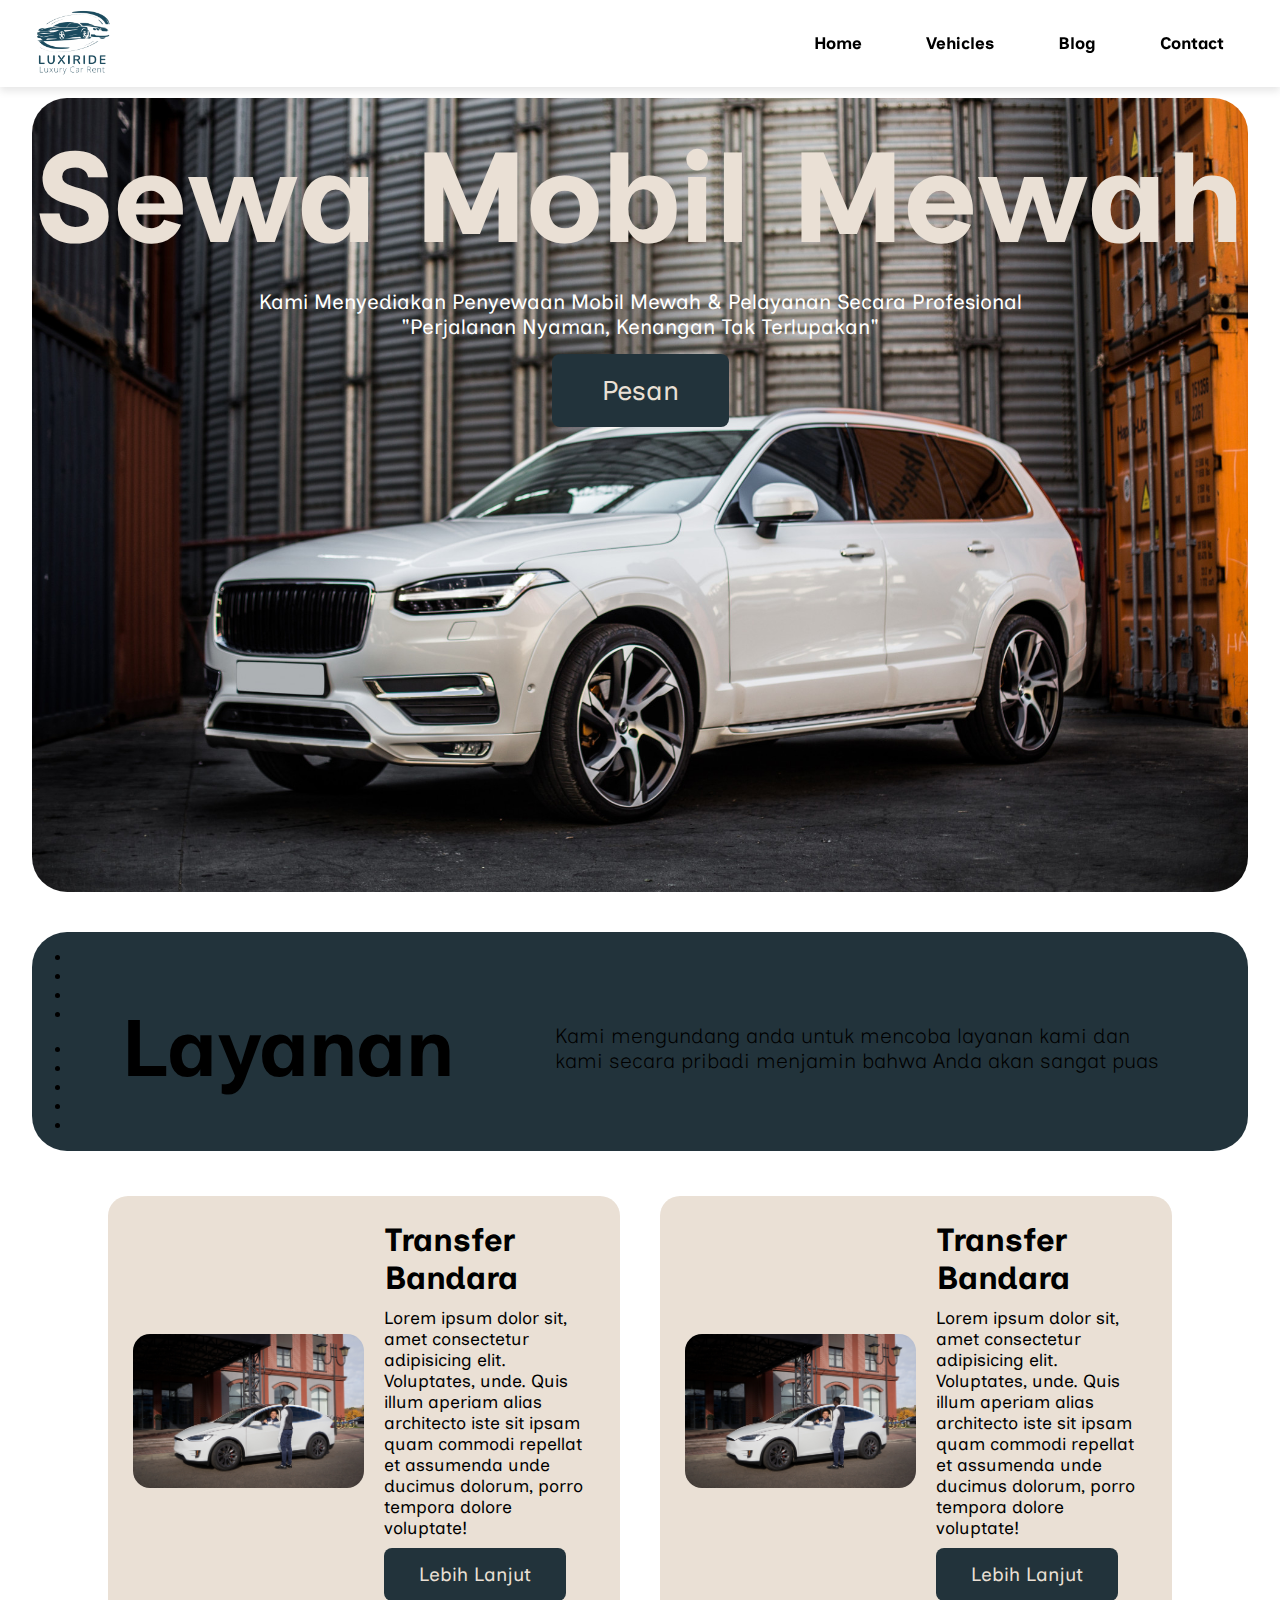
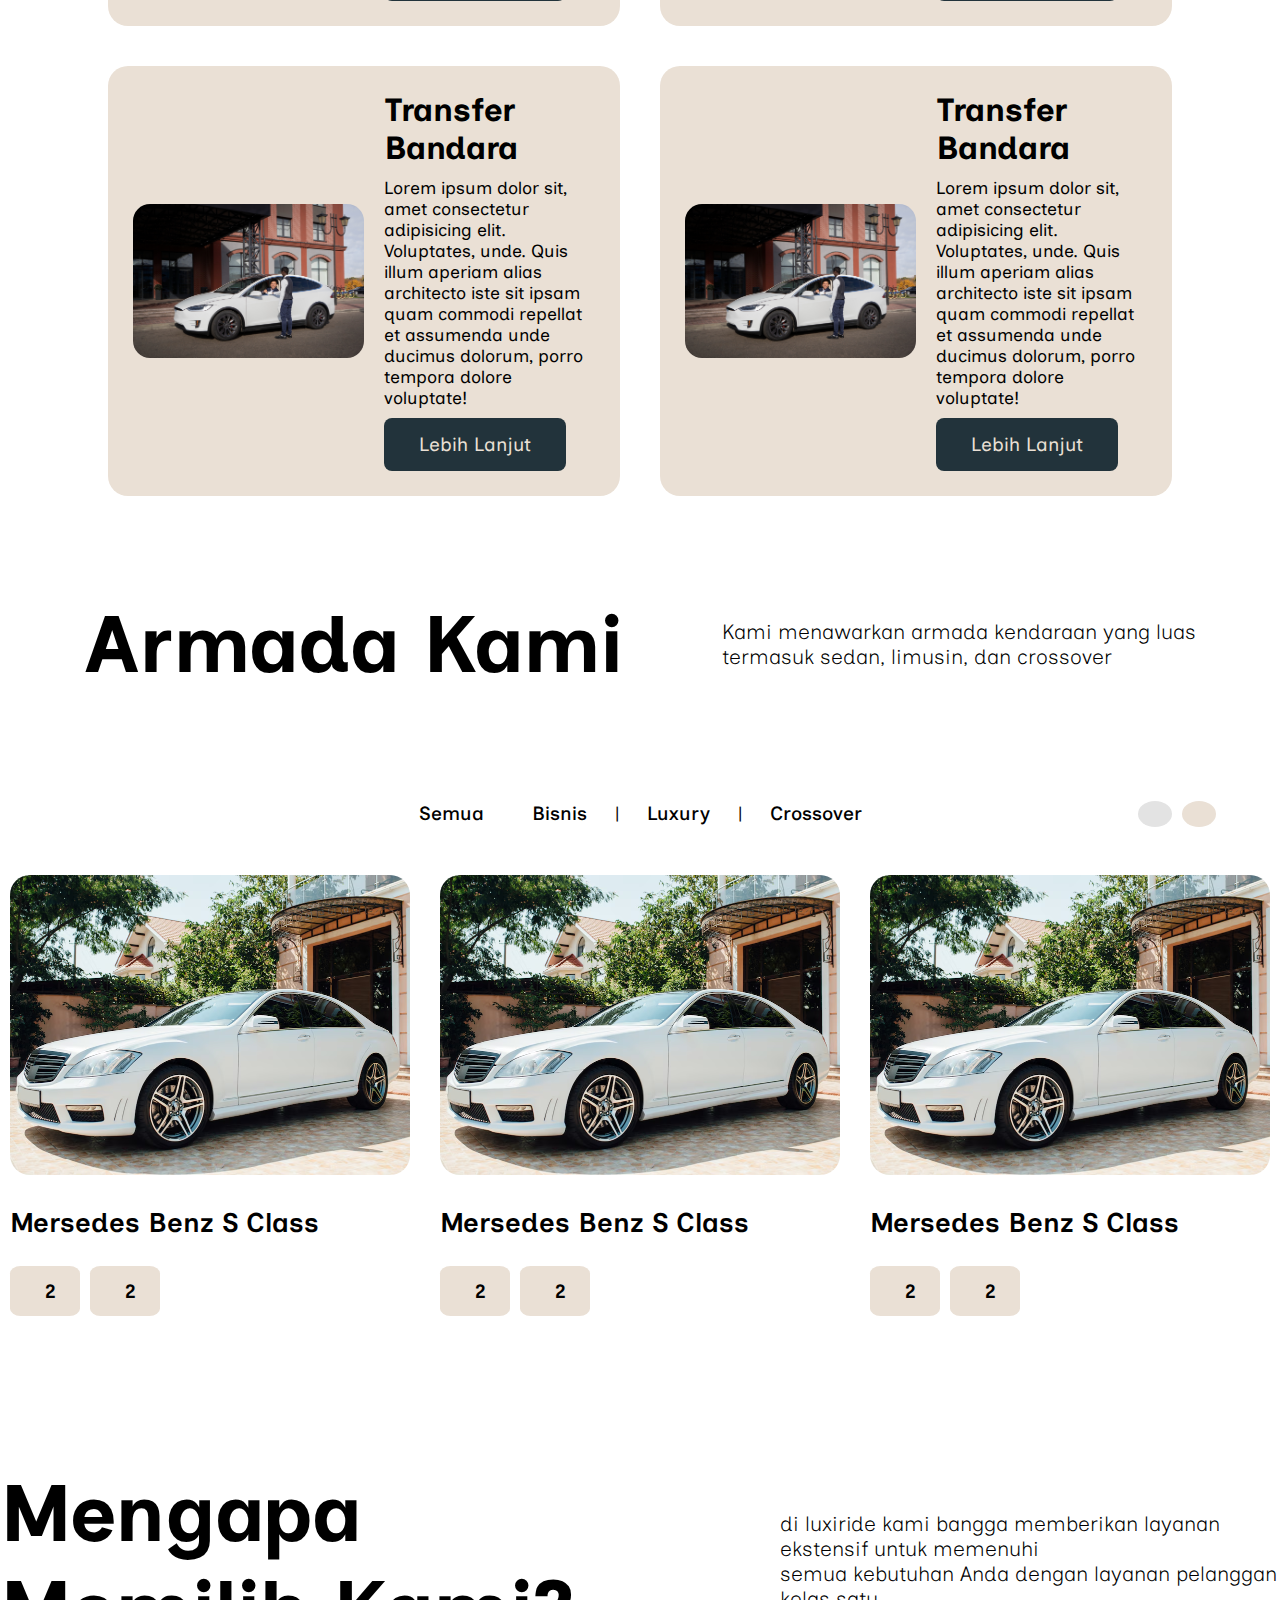
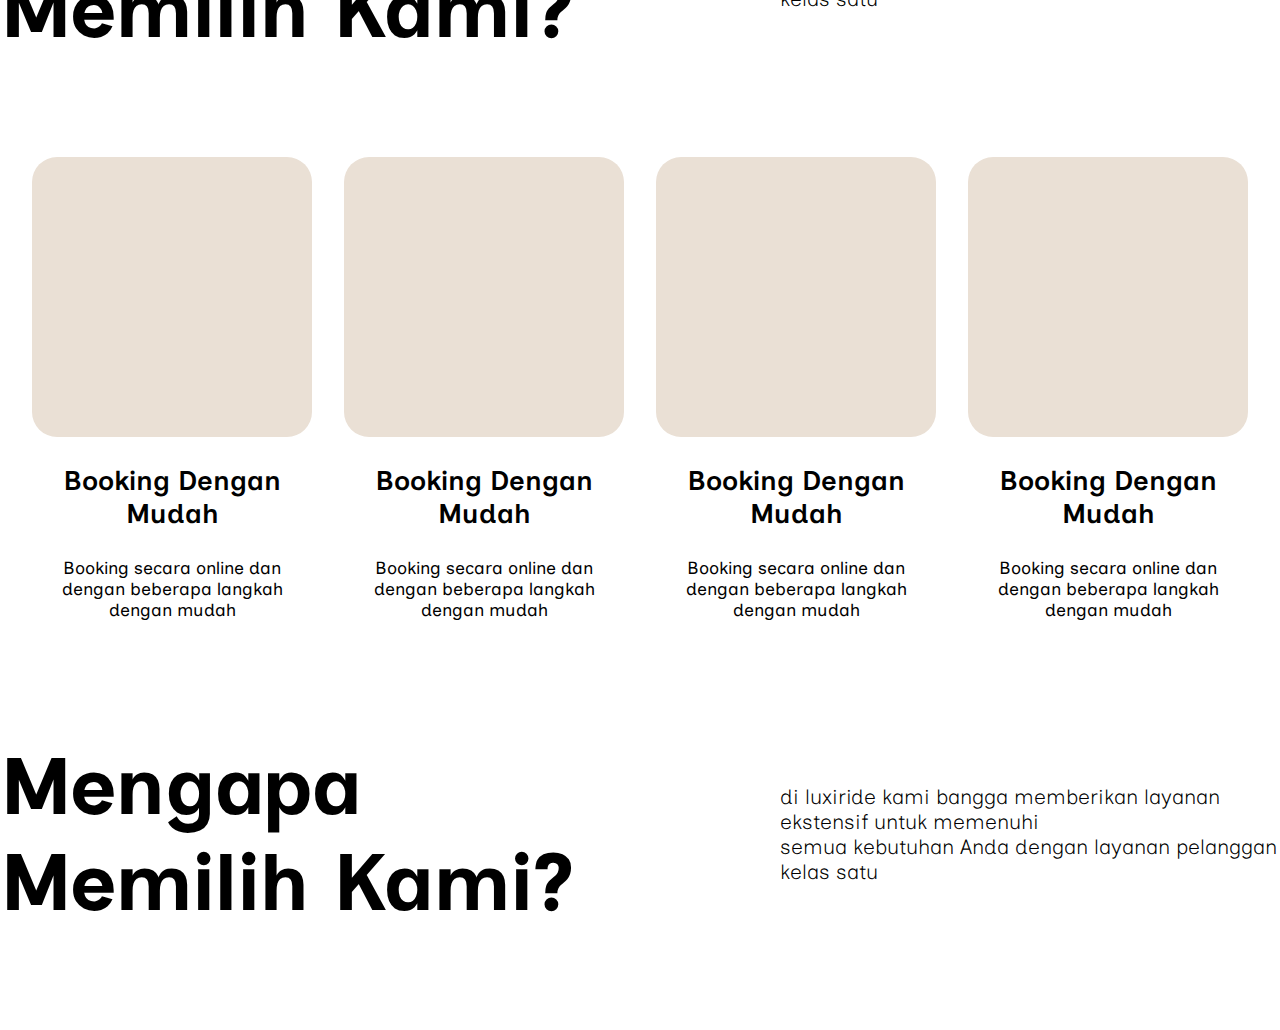
==== index.html @ 5c434ef5 "update" ====
<!DOCTYPE html>
<html lang="id">
    <head>
        <meta charset="UTF-8" />
        <meta name="viewport" content="width=device-width, initial-scale=1.0" />
        <title>Document</title>

        <!-- css -->
        <link rel="stylesheet" href="style.css" />

        <!-- font -->
        <link rel="preconnect" href="https://fonts.googleapis.com">
        <link rel="preconnect" href="https://fonts.gstatic.com" crossorigin>
        <link href="https://fonts.googleapis.com/css2?family=Inclusive+Sans:ital@0;1&display=swap" rel="stylesheet">

        <!-- icon: font-awesome -->
        <link 
        rel="stylesheet" 
        href="https://cdnjs.cloudflare.com/ajax/libs/font-awesome/6.6.0/css/all.min.css" 
        integrity="sha512-Kc323vGBEqzTmouAECnVceyQqyqdsSiqLQISBL29aUW4U/M7pSPA/gEUZQqv1cwx4OnYxTxve5UMg5GT6L4JJg==" 
        crossorigin="anonymous" 
        referrerpolicy="no-referrer" />
    </head>
    <body>
        <header class="navbar-container">
            <div class="logo">
                <img src="/Gambar/logo.png" alt="logo" />
            </div>
            <nav class="nav-list">
                <ul>
                    <li><a href="#">Home</a></li>
                    <li><a href="#">Vehicles</a></li>
                    <li><a href="#">Blog</a></li>
                    <li><a href="#">Contact</a></li>
                </ul>
            <div></div>
            </nav>
        </header>
        <main>
            <section class="hero-container">
                <div class="hero">
                    <img src="/Gambar/Gambar-1.jpg" alt="car" />
                    <div class="hero-desc">
                        <h1>Sewa Mobil Mewah</h1>
                        <p>Kami Menyediakan Penyewaan Mobil Mewah & Pelayanan Secara Profesional<br>"Perjalanan Nyaman, Kenangan Tak Terlupakan"</p>
                        <button>Pesan</button>
                    </div>
                </div>
            </section>
            <!-- <aside class="card-order-container">
                <div class="order-base">
                    <div class="ob-1">
                        <div class="element-block"></div>
                    </div>
                    <div class="ob-2">

                        <input type="submit" value="Pesan Sekarang">
                    </div>
                </div>
            </aside> -->
            <section class="services-container">
                <div class="section-title">
                    <h1>Layanan</h1>
                    <p>Kami mengundang anda untuk mencoba layanan kami dan <br>kami secara pribadi menjamin bahwa Anda akan sangat puas</p>
                </div>
                <div class="article-container">
                    <article class="services-card">
                        <img src="/Gambar/Gambar-2.jpg" alt="airport-service-car">
                        <div class="services-desc">
                            <h2>Transfer Bandara</h2>
                            <p>Lorem ipsum dolor sit, amet consectetur adipisicing elit. Voluptates, unde. Quis illum aperiam alias architecto iste sit ipsam quam commodi repellat et assumenda unde ducimus dolorum, porro tempora dolore voluptate!</p>
                            <button>Lebih Lanjut</button>
                        </div>
                    </article>
                    <article class="services-card">
                        <img src="/Gambar/Gambar-2.jpg" alt="airport-service-car">
                        <div class="services-desc">
                            <h2>Transfer Bandara</h2>
                            <p>Lorem ipsum dolor sit, amet consectetur adipisicing elit. Voluptates, unde. Quis illum aperiam alias architecto iste sit ipsam quam commodi repellat et assumenda unde ducimus dolorum, porro tempora dolore voluptate!</p>
                            <button>Lebih Lanjut</button>
                        </div>
                    </article>
                    <article class="services-card">
                        <img src="/Gambar/Gambar-2.jpg" alt="airport-service-car">
                        <div class="services-desc">
                            <h2>Transfer Bandara</h2>
                            <p>Lorem ipsum dolor sit, amet consectetur adipisicing elit. Voluptates, unde. Quis illum aperiam alias architecto iste sit ipsam quam commodi repellat et assumenda unde ducimus dolorum, porro tempora dolore voluptate!</p>
                            <button>Lebih Lanjut</button>
                        </div>
                    </article>
                    <article class="services-card">
                        <img src="/Gambar/Gambar-2.jpg" alt="airport-service-car">
                        <div class="services-desc">
                            <h2>Transfer Bandara</h2>
                            <p>Lorem ipsum dolor sit, amet consectetur adipisicing elit. Voluptates, unde. Quis illum aperiam alias architecto iste sit ipsam quam commodi repellat et assumenda unde ducimus dolorum, porro tempora dolore voluptate!</p>
                            <button>Lebih Lanjut</button>
                        </div>
                    </article>
                </div>
            </section>

            <section class="fleet-containet">
                <div class="section-title">
                    <h1>Armada Kami</h1>
                    <p>Kami menawarkan armada kendaraan yang luas <br>termasuk sedan, limusin, dan crossover</p>
                </div>
                <div class="category-vehicles">
                    <div class="category-list">
                        <ul>
                            <li><a href="#">Semua</a></li>
                            <li><a href="#">Bisnis</a></li> | 
                            <li><a href="#">Luxury</a></li> | 
                            <li><a href="#">Crossover</a></li>
                        </ul>
                    </div>
                    <div class="prev-next-button">
                        <a class="prev btn"><i class="fa-solid fa-angle-left"></i></a>
                        <a class="next btn"><i class="fa-solid fa-angle-right"></i></a>
                    </div>
                </div>
                <div class="vehicles-card-container">
                    <article class="vehicles-card">
                        <img src="/Gambar/Gambar-3.avif" alt="">
                        <h3>Mersedes Benz S Class</h3>
                        <div class="vehicles-info">
                            <a href="#"><i class="fa-solid fa-user-group"></i><span>2</span></a>
                            <a href="#"><i class="fa-solid fa-briefcase"></i><span>2</span></a>
                        </div>
                    </article>
                    <article class="vehicles-card">
                        <img src="/Gambar/Gambar-3.avif" alt="">
                        <h3>Mersedes Benz S Class</h3>
                        <div class="vehicles-info">
                            <a href="#"><i class="fa-solid fa-user-group"></i><span>2</span></a>
                            <a href="#"><i class="fa-solid fa-briefcase"></i><span>2</span></a>
                        </div>
                    </article>
                    <article class="vehicles-card">
                        <img src="/Gambar/Gambar-3.avif" alt="">
                        <h3>Mersedes Benz S Class</h3>
                        <div class="vehicles-info">
                            <a href="#"><i class="fa-solid fa-user-group"></i><span>2</span></a>
                            <a href="#"><i class="fa-solid fa-briefcase"></i><span>2</span></a>
                        </div>
                    </article>
                    <article class="vehicles-card">
                        <img src="/Gambar/Gambar-3.avif" alt="">
                        <h3>Mersedes Benz S Class</h3>
                        <div class="vehicles-info">
                            <a href="#"><i class="fa-solid fa-user-group"></i><span>2</span></a>
                            <a href="#"><i class="fa-solid fa-briefcase"></i><span>2</span></a>
                        </div>
                    </article>
                    <article class="vehicles-card">
                        <img src="/Gambar/Gambar-3.avif" alt="">
                        <h3>Mersedes Benz S Class</h3>
                        <div class="vehicles-info">
                            <a href="#"><i class="fa-solid fa-user-group"></i><span>2</span></a>
                            <a href="#"><i class="fa-solid fa-briefcase"></i><span>2</span></a>
                        </div>
                    </article>
                </div>
            </section>

            <section class="privilege-container">
                <div class="section-title">
                    <h1>Mengapa Memilih Kami?</h1>
                    <p>di luxiride kami bangga memberikan layanan ekstensif untuk memenuhi <br>semua kebutuhan Anda dengan layanan pelanggan kelas satu</p>
                </div>
                <div class="privilege-list">
                    <article class="privilege-card">
                        <div class="privilege-icon">
                            <i class="fa-solid fa-handshake-simple"></i>
                        </div>
                        <div class="privilege-desc">
                            <h3>Booking Dengan Mudah</h3>
                            <p>Booking secara online dan dengan beberapa langkah dengan mudah</p>
                        </div>
                    </article>
                    <article class="privilege-card">
                        <div class="privilege-icon">
                            <i class="fa-solid fa-handshake-simple"></i>
                        </div>
                        <div class="privilege-desc">
                            <h3>Booking Dengan Mudah</h3>
                            <p>Booking secara online dan dengan beberapa langkah dengan mudah</p>
                        </div>
                    </article>
                    <article class="privilege-card">
                        <div class="privilege-icon">
                            <i class="fa-solid fa-handshake-simple"></i>
                        </div>
                        <div class="privilege-desc">
                            <h3>Booking Dengan Mudah</h3>
                            <p>Booking secara online dan dengan beberapa langkah dengan mudah</p>
                        </div>
                    </article>
                    <article class="privilege-card">
                        <div class="privilege-icon">
                            <i class="fa-solid fa-handshake-simple"></i>
                        </div>
                        <div class="privilege-desc">
                            <h3>Booking Dengan Mudah</h3>
                            <p>Booking secara online dan dengan beberapa langkah dengan mudah</p>
                        </div>
                    </article>
                </div>
            </section>

            <section class="promo-container">
                <div class="section-title">
                    <h1>Mengapa Memilih Kami?</h1>
                    <p>di luxiride kami bangga memberikan layanan ekstensif untuk memenuhi <br>semua kebutuhan Anda dengan layanan pelanggan kelas satu</p>
                </div>
            </section>
            
        </main>
        <footer>
            <div class="footer-card">
                <div>
                    <section class="subscribe-email">
    
                    </section>
                    <section class="footer-list">
    
                    </section>
                </div>
                <div class="footer-socmed">
                    <section class="footer-policy">
                        <ul>
                            <li></li>
                            <li></li>
                            <li></li>
                            <li></li>
                        </ul>
                    </section>
                    <section class="footer-social-media">
                        <ul>
                            <li></li>
                            <li></li>
                            <li></li>
                            <li></li>
                            <li></li>
                        </ul>
                    </section>
                </div>
            </div>
        </footer>
        <script src="script.js"></script>
    </body>
</html>
---- style.css ----
:root {
    --white-color: white;
    --black-color: black;
    --accent-color: #22333B;
    --accent-color2: #EAE0D5;
}

/* font */

.inclusive-sans-regular {
    font-family: "Inclusive Sans", sans-serif;
    font-weight: 400;
    font-style: normal;
}
  
.inclusive-sans-regular-italic {
    font-family: "Inclusive Sans", sans-serif;
    font-weight: 400;
    font-style: italic;
}

/* font */

* {
    box-sizing: border-box;
    font-family: "Inclusive Sans", sans-serif;
}

body {
    width: 100vw;
    margin: 0;
    padding: 0;
}

/* start of navbar */
.navbar-container {
    background-color: var(--white-color);
    box-shadow: 0 4px 8px rgba(0, 0, 0, 0.1);
    position: fixed;
    width: 100%;
    padding-block: 0.5rem;
    padding-inline: 2rem;
    margin-inline: auto;
    display: flex;
    justify-content: space-between;
    align-items: center;
    flex-direction: row;
    z-index: 2;
}

.logo img{
    width: 80px;
}

.nav-list ul{
    display: flex;
    justify-content: center;
    gap: 2rem 1rem;
    padding-left: 0;
    list-style-type: none;
}

.nav-list ul li a {
    text-decoration: none;
    color: black;
    font-size: 1.05rem;
    font-weight: bold;
    padding: 0.5rem 1.5rem;
    transition: all 0.3s;
}

/* end of navbar */
main {
    display: flex;
    flex-direction: column;
    margin: 0;
    padding: 90px 0 0 0;
    width: 100vw;
    height: 100vh;
}

/* hero */

.hero-container {
    /* position: relative; */
    display: flex;
    justify-content: center;
    align-items: center;
    top: 220px;
    height: 90vh;
    width: 100%;
    padding: 0.5rem 2rem;
}

.hero {
    /* position: absolute; */
    display: flex;
    justify-content: center;
    align-items: center;
    height: 100%;
    width: 100%;
    overflow: hidden;
}

.hero img {
    /* position: absolute; */
    width: 100%;
    height: 100%;
    max-width: 100%;
    border-radius: 35px;
    object-fit: cover;
    /* z-index: -2; */
}

.hero-desc {
    position: absolute;
    display: flex;
    justify-content: center;
    align-items: center;
    flex-direction: column;
    gap: 15px 0;
    top: 120px;
}

.hero-desc h1 {
    color: var(--accent-color2);
    text-align: center;
    font-size: 8rem;
    font-weight: 700;
    margin: 0;
    padding: 0;
}

.hero-desc p {
    color: var(--white-color);
    text-align: center;
    font-size: 1.3rem;
    margin: 0;
    padding: 0
}

button {
    background-color: var(--accent-color);
    padding: 20px 50px;
    border-radius: 0.5rem;
    border: none;
    color: var(--accent-color2);
    font-size: 1.7rem;
    transition: all .3s;
}

.hero-desc button:hover {
    box-shadow: 0 0 10px 5px var(--accent-color2);
    cursor: pointer;
}

.hero-desc button:active {
    transform: scale(.97);
}

/* hero */

/* aside */

.card-order-container {
    position: absolute;
}

/* aside */

/* services section */

.services-container {
    position: relative;
    display: flex;
    justify-content: center;
    align-items: center;
    flex-direction: column;
}

.section-title {
    display: flex;
    justify-content: center;
    align-items: center;
    flex-direction: row;
    gap: 0 100px;
}

.section-title h1 {
    align-items: center;
    font-size: 5rem;
    font-weight: 700;
    margin: 100px 0;
}

.section-title p {
    font-size: 1.3rem;
    font-weight: 200;
}

.article-container {
    display: flex;
    justify-content: center;
    align-items: center;
    flex-wrap: wrap;
    gap: 40px;
}

.services-card {
    display: flex;
    justify-content: center;
    align-items: center;
    background-color: var(--accent-color2);
    border-radius: 20px;
    width: 40vw;
    padding: 25px;
    gap: 0 20px;
}

.services-card img {
    width: 50%;
    /* height: 100%; */
    border-radius: 17px;
    object-fit: cover;
}

.services-desc {
    margin: 0;
    padding: 0;
}

.services-desc h2 {
    font-size: 2rem;
    margin: 0;
    padding: 0;
}

.services-desc p {
    font-size: 1.1rem;
    margin: 10px 0;
}

.services-desc button{
    padding: 15px 35px;
    font-size: 1.2rem;
}
/* services section */

/* Fleet Vehicles */

.category-vehicles {
    display: flex;
    flex-direction: row;
    justify-content: center;
    align-items: center;
    margin: 0;
    padding: 0;
}

.category-list ul {
    list-style-type: none;
    display: flex;
    justify-content: center;
    align-items: center;
    flex-direction: row;
    gap: .5rem;
    margin: 0;
    padding: 0;
}

.category-list ul li {
    padding: 10px 20px;
    margin: 0;
    transition: all .3s;
}

.category-list ul li a {
    text-decoration: none;
    color: var(--black-color);
    font-size: 1.2rem;
    font-weight: 500;
}

.category-list ul li:hover {
    background-color: var(--accent-color2);
    border-radius: 7px;
    cursor: pointer;
}

.prev-next-button {
    display: flex;
    justify-content: center;
    align-items: center;
    position: absolute;
    right: 4rem;
    gap: 10px;
}

.btn {
    border-radius: 100%;
    padding: 13px 17px;
}

.prev {
    background-color: #e3e3e3;
}

.next {
    background-color: var(--accent-color2);
}

.btn:hover {
    cursor: pointer;
}

.vehicles-card-container {
    display: flex;
    justify-content: center;
    align-items: center;
    flex-direction: row;
    width: 100%;
    margin: 20px 0;
    gap: 0 30px;
    overflow: hidden;
}

.vehicles-card {
    /* background-color: var(--accent-color2); */
    width: 400px;
    height: 450px;
    border-radius: 20px;
    margin: 20px 0;
}

.vehicles-card img {
    box-sizing: border-box;
    width: 400px;
    height: 300px;
    border-radius: 20px;
    object-fit: cover;
}

.vehicles-card h3 {
    font-size: 1.7rem;
    font-weight: 600;
}

.vehicles-info {
    display: flex;
    gap: 0 10px;
}

.vehicles-info a {
    display: flex;
    justify-content: center;
    align-items: center;
    text-decoration: none;
    background-color: var(--accent-color2);
    color: var(--black-color);
    text-align: center;
    border-radius: 15%;
    width: 70px;
    height: 50px;
}

.vehicles-info a span {
    font-size: 1.2rem;
    font-weight: 600;
    margin-left: 10px;
}
/* Fleet Vehicles */

/* privilege */

.privilege-container {
    width: 100%;
}

.privilege-list {
    display: flex;
    justify-content: space-between;
    align-items: center;
    flex-direction: row;
    width: 100%;
    padding: 0 2rem;
}

.privilege-card {
    display: flex;
    justify-content: center;
    align-items: center;
    flex-direction: column;
    width: 280px;
    /* height: 280px; */
}

.privilege-icon {
    display: flex;
    justify-content: center;
    align-items: center;
    width: 280px;
    height: 280px;
    border-radius: 25px;
}

.privilege-icon i {
    font-size: 5rem;
}

.privilege-icon:nth-child(odd) {
    background-color: var(--accent-color2);
}

.privilege-icon:nth-child(even) {
    background-color: var(--accent-color);
}

.privilege-desc {
    width: 280px;
}

.privilege-desc h3 {
    text-align: center;
    font-size: 1.7rem;
    font-weight: 600;
}

.privilege-desc p {
    text-align: center;
    font-size: 1.1rem;
}

/* privilege */

/* footer */

footer {
    /* position: absolute; */
    display: flex;
    justify-content: center;
    align-items: center;
    flex-direction: row;
    width: 100%;
}

.footer-card {
    width: 100%;
    margin: 2rem;
    background-color: var(--accent-color);
    border-radius: 35px;
}

/* footer */
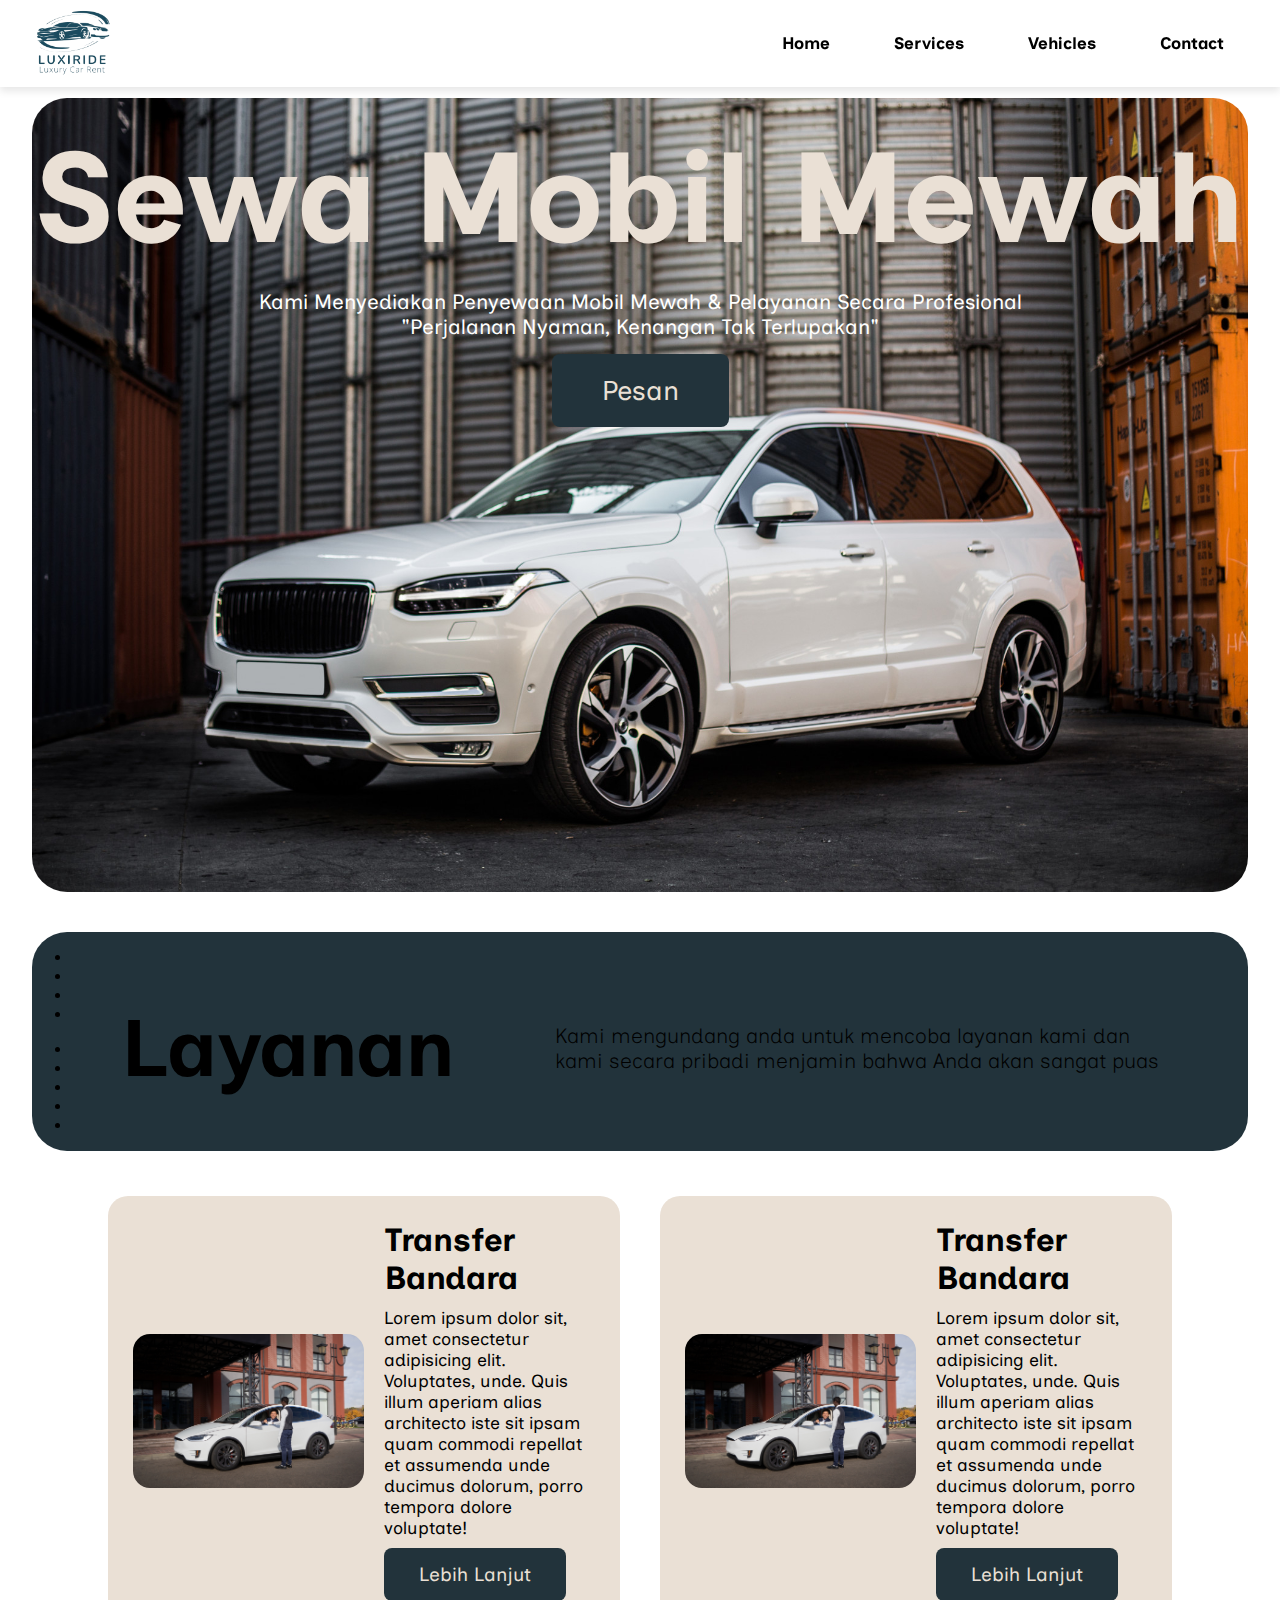
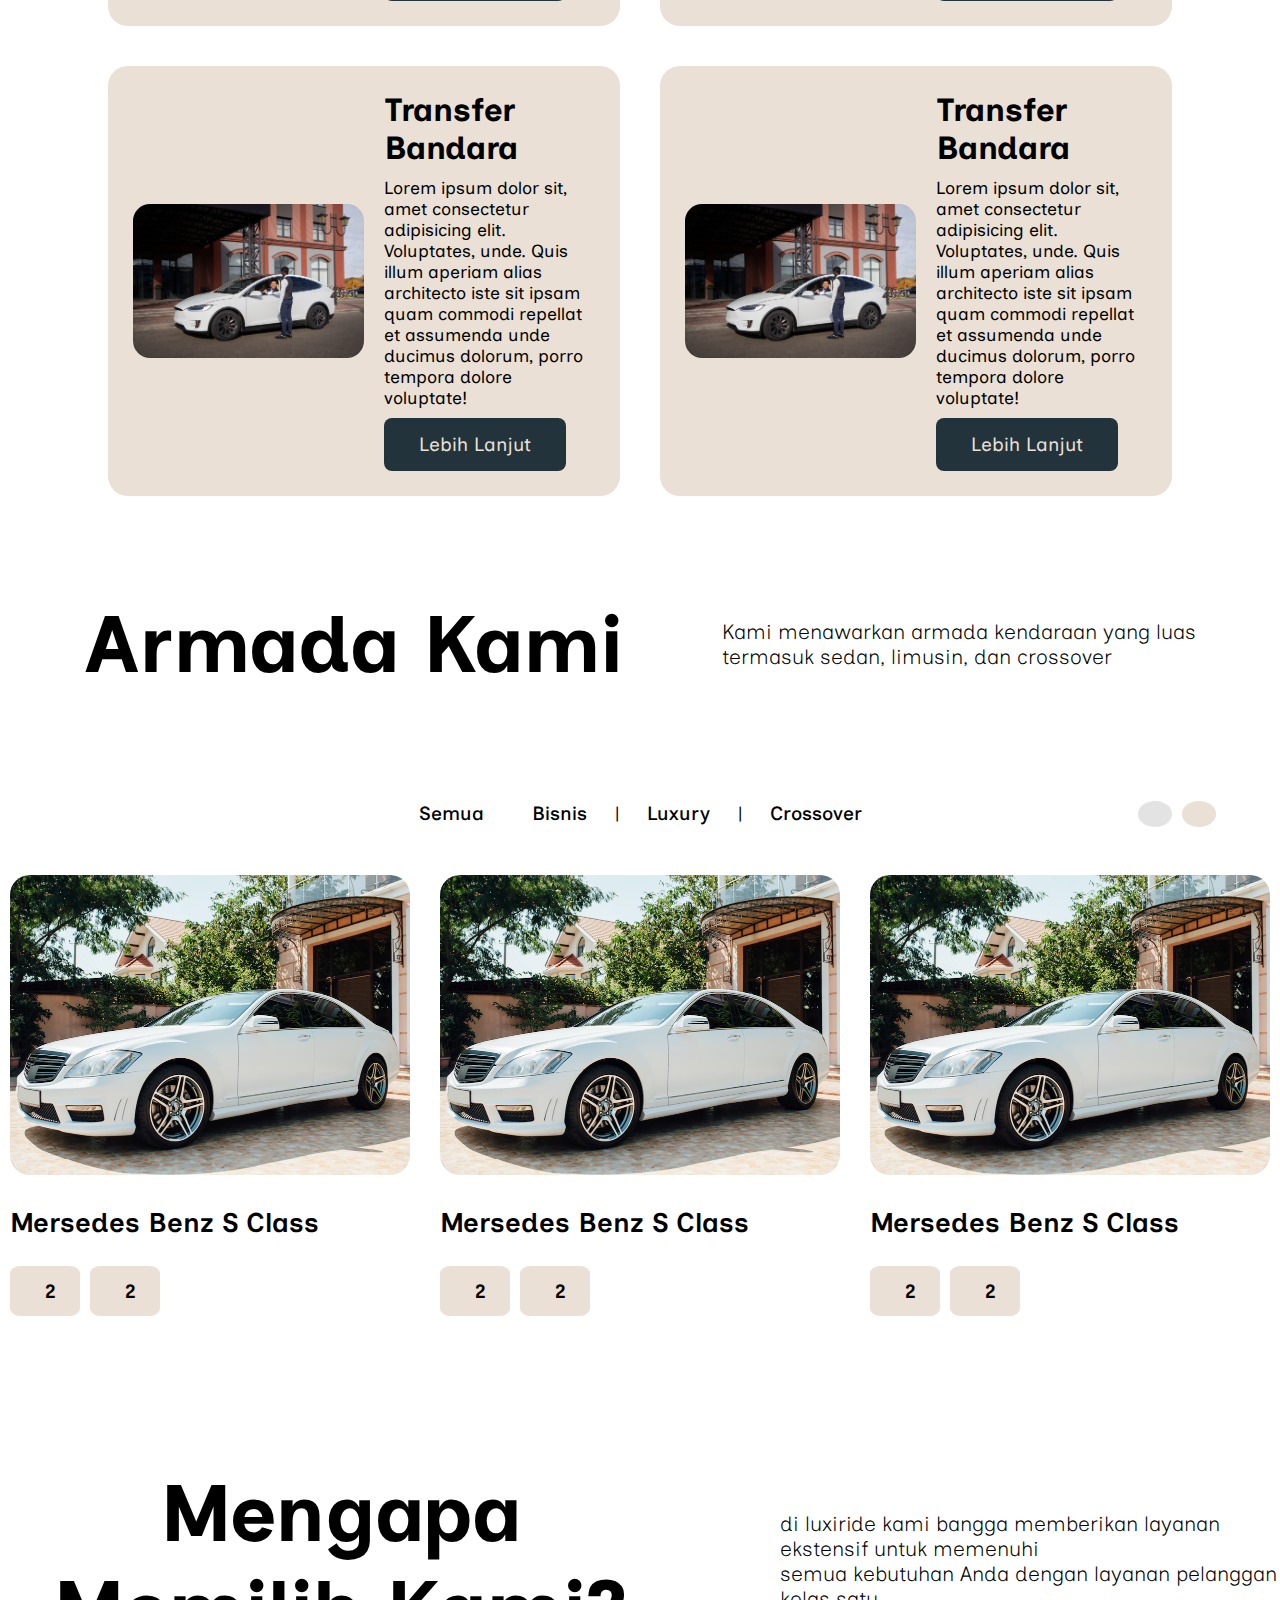
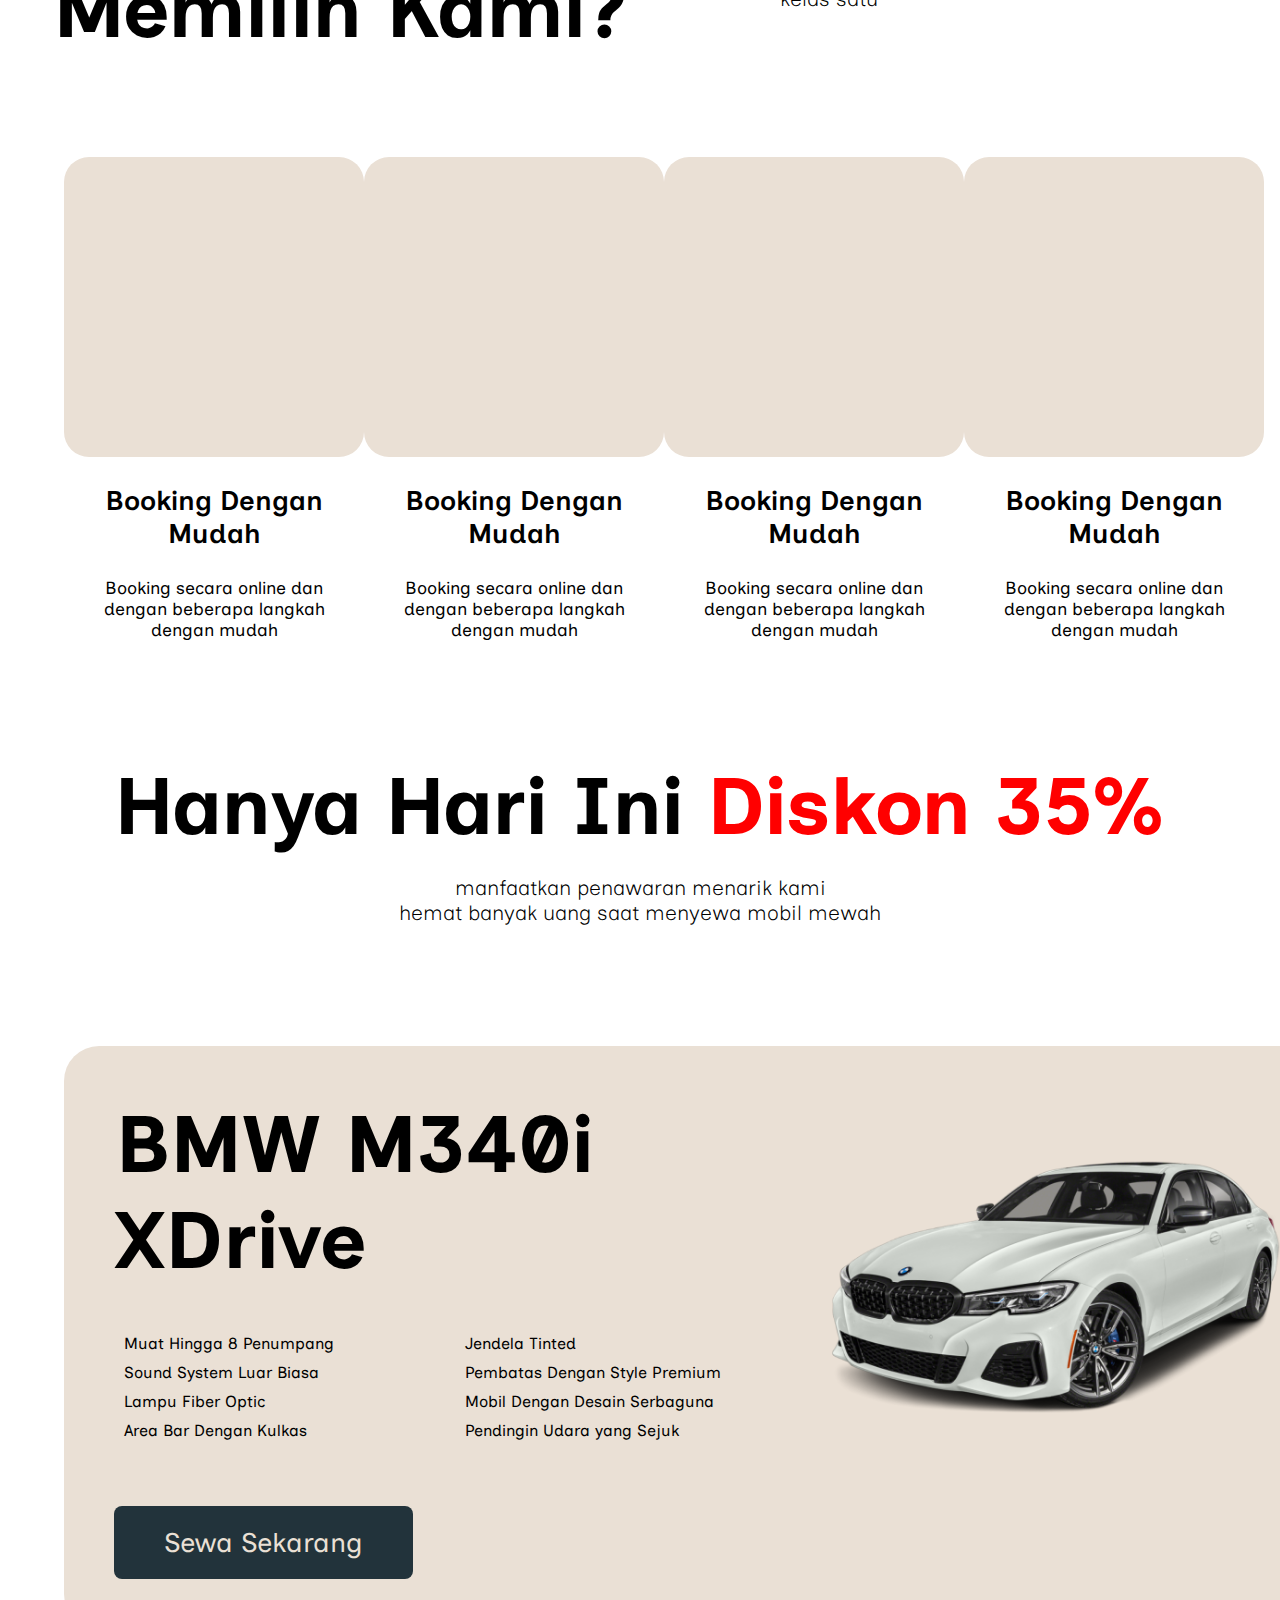
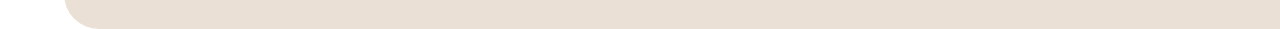
==== commit 409cc196: "update" ====
--- a/index.html
+++ b/index.html
@@ -28,16 +28,16 @@
             </div>
             <nav class="nav-list">
                 <ul>
-                    <li><a href="#">Home</a></li>
-                    <li><a href="#">Vehicles</a></li>
-                    <li><a href="#">Blog</a></li>
-                    <li><a href="#">Contact</a></li>
+                    <li><a href="#home">Home</a></li>
+                    <li><a href="#services">Services</a></li>
+                    <li><a href="#vehicles">Vehicles</a></li>
+                    <li><a href="#contact">Contact</a></li>
                 </ul>
             <div></div>
             </nav>
         </header>
         <main>
-            <section class="hero-container">
+            <section id="home" class="hero-container">
                 <div class="hero">
                     <img src="/Gambar/Gambar-1.jpg" alt="car" />
                     <div class="hero-desc">
@@ -58,7 +58,7 @@
                     </div>
                 </div>
             </aside> -->
-            <section class="services-container">
+            <section id="services" class="services-container">
                 <div class="section-title">
                     <h1>Layanan</h1>
                     <p>Kami mengundang anda untuk mencoba layanan kami dan <br>kami secara pribadi menjamin bahwa Anda akan sangat puas</p>
@@ -99,7 +99,7 @@
                 </div>
             </section>
 
-            <section class="fleet-containet">
+            <section id="vehicles" class="fleet-containet">
                 <div class="section-title">
                     <h1>Armada Kami</h1>
                     <p>Kami menawarkan armada kendaraan yang luas <br>termasuk sedan, limusin, dan crossover</p>
@@ -208,15 +208,38 @@
             </section>
 
             <section class="promo-container">
-                <div class="section-title">
-                    <h1>Mengapa Memilih Kami?</h1>
-                    <p>di luxiride kami bangga memberikan layanan ekstensif untuk memenuhi <br>semua kebutuhan Anda dengan layanan pelanggan kelas satu</p>
+                <div class="section-title promo">
+                    <h1>Hanya Hari Ini <span>Diskon 35%</span></h1>
+                    <p>manfaatkan penawaran menarik kami <br>hemat banyak uang saat menyewa mobil mewah</p>
+                </div>
+                <div class="promo-card">
+                    <div class="promo-info">
+                        <h3>BMW M340i XDrive</h3>
+                        <div class="promo-desc">
+                            <ul>
+                                <li><i class="fa-solid fa-check"></i><span>Muat Hingga 8 Penumpang</span></li>
+                                <li><i class="fa-solid fa-check"></i><span>Sound System Luar Biasa</span></li>
+                                <li><i class="fa-solid fa-check"></i><span>Lampu Fiber Optic</span></li>
+                                <li><i class="fa-solid fa-check"></i><span>Area Bar Dengan Kulkas</span></li>
+                            </ul>
+                            <ul>
+                                <li><i class="fa-solid fa-check"></i><span>Jendela Tinted</span></li>
+                                <li><i class="fa-solid fa-check"></i><span>Pembatas Dengan Style Premium</span></li>
+                                <li><i class="fa-solid fa-check"></i><span>Mobil Dengan Desain Serbaguna</span></li>
+                                <li><i class="fa-solid fa-check"></i><span>Pendingin Udara yang Sejuk</span></li>
+                            </ul>
+                        </div>
+                        <button>Sewa Sekarang</button>
+                    </div>
+                    <div class="promo-img">
+                        <img src="/Gambar/bmw.png" alt="">
+                    </div>
                 </div>
             </section>
             
         </main>
         <footer>
-            <div class="footer-card">
+            <div id="contact" class="footer-card">
                 <div>
                     <section class="subscribe-email">
     
--- a/style.css
+++ b/style.css
@@ -187,7 +187,7 @@
 }
 
 .section-title h1 {
-    align-items: center;
+    text-align: center;
     font-size: 5rem;
     font-weight: 700;
     margin: 100px 0;
@@ -382,7 +382,7 @@
     align-items: center;
     flex-direction: row;
     width: 100%;
-    padding: 0 2rem;
+    padding: 0 4rem;
 }
 
 .privilege-card {
@@ -390,7 +390,7 @@
     justify-content: center;
     align-items: center;
     flex-direction: column;
-    width: 280px;
+    width: 300px;
     /* height: 280px; */
 }
 
@@ -398,8 +398,8 @@
     display: flex;
     justify-content: center;
     align-items: center;
-    width: 280px;
-    height: 280px;
+    width: 300px;
+    height: 300px;
     border-radius: 25px;
 }
 
@@ -432,6 +432,90 @@
 
 /* privilege */
 
+/* promo */
+
+.promo {
+    flex-direction: column;
+    margin: 100px 0;
+}
+
+.promo h1 {
+    margin: 0;
+}
+
+.promo h1 span {
+    color: red;
+}
+
+.promo p {
+    text-align: center;    
+}
+
+.promo-card {
+    display: flex;
+    justify-content: space-between;
+    align-items: center;
+    flex-direction: row;
+    width: 100%;
+    margin: 0 4rem;
+    padding: 50px;
+    background-color: var(--accent-color2);
+    border-radius: 35px;
+    gap: 100px;
+}
+
+.promo-info {
+    height: 100%;
+}
+
+.promo-info h3 {
+    font-size: 5rem;
+    font-weight: 700;
+    margin: 0 0 20px 0;
+}
+
+.promo-info button {
+    margin-top: 20px;
+}
+
+.promo-desc {
+    display: flex;
+    justify-content: space-between;
+    align-items: center;
+    flex-direction: row;
+    gap: 0 3rem;
+    margin: 20px 0;
+}
+
+.promo-desc ul {
+    list-style-type: none;
+    padding: 0;
+}
+
+.promo-desc ul li {
+    margin: 10px 0;
+
+}
+
+.promo-desc ul li span {
+    margin-left: 10px;
+}
+
+.promo-img {
+    display: flex;
+    justify-content: center;
+    align-items: center;
+    width: 50%;
+    height: 200px;
+}
+
+.promo-img img {
+    position: relative;
+    width: 100%;
+    top: -50px;
+}
+/* promo */
+
 /* footer */
 
 footer {
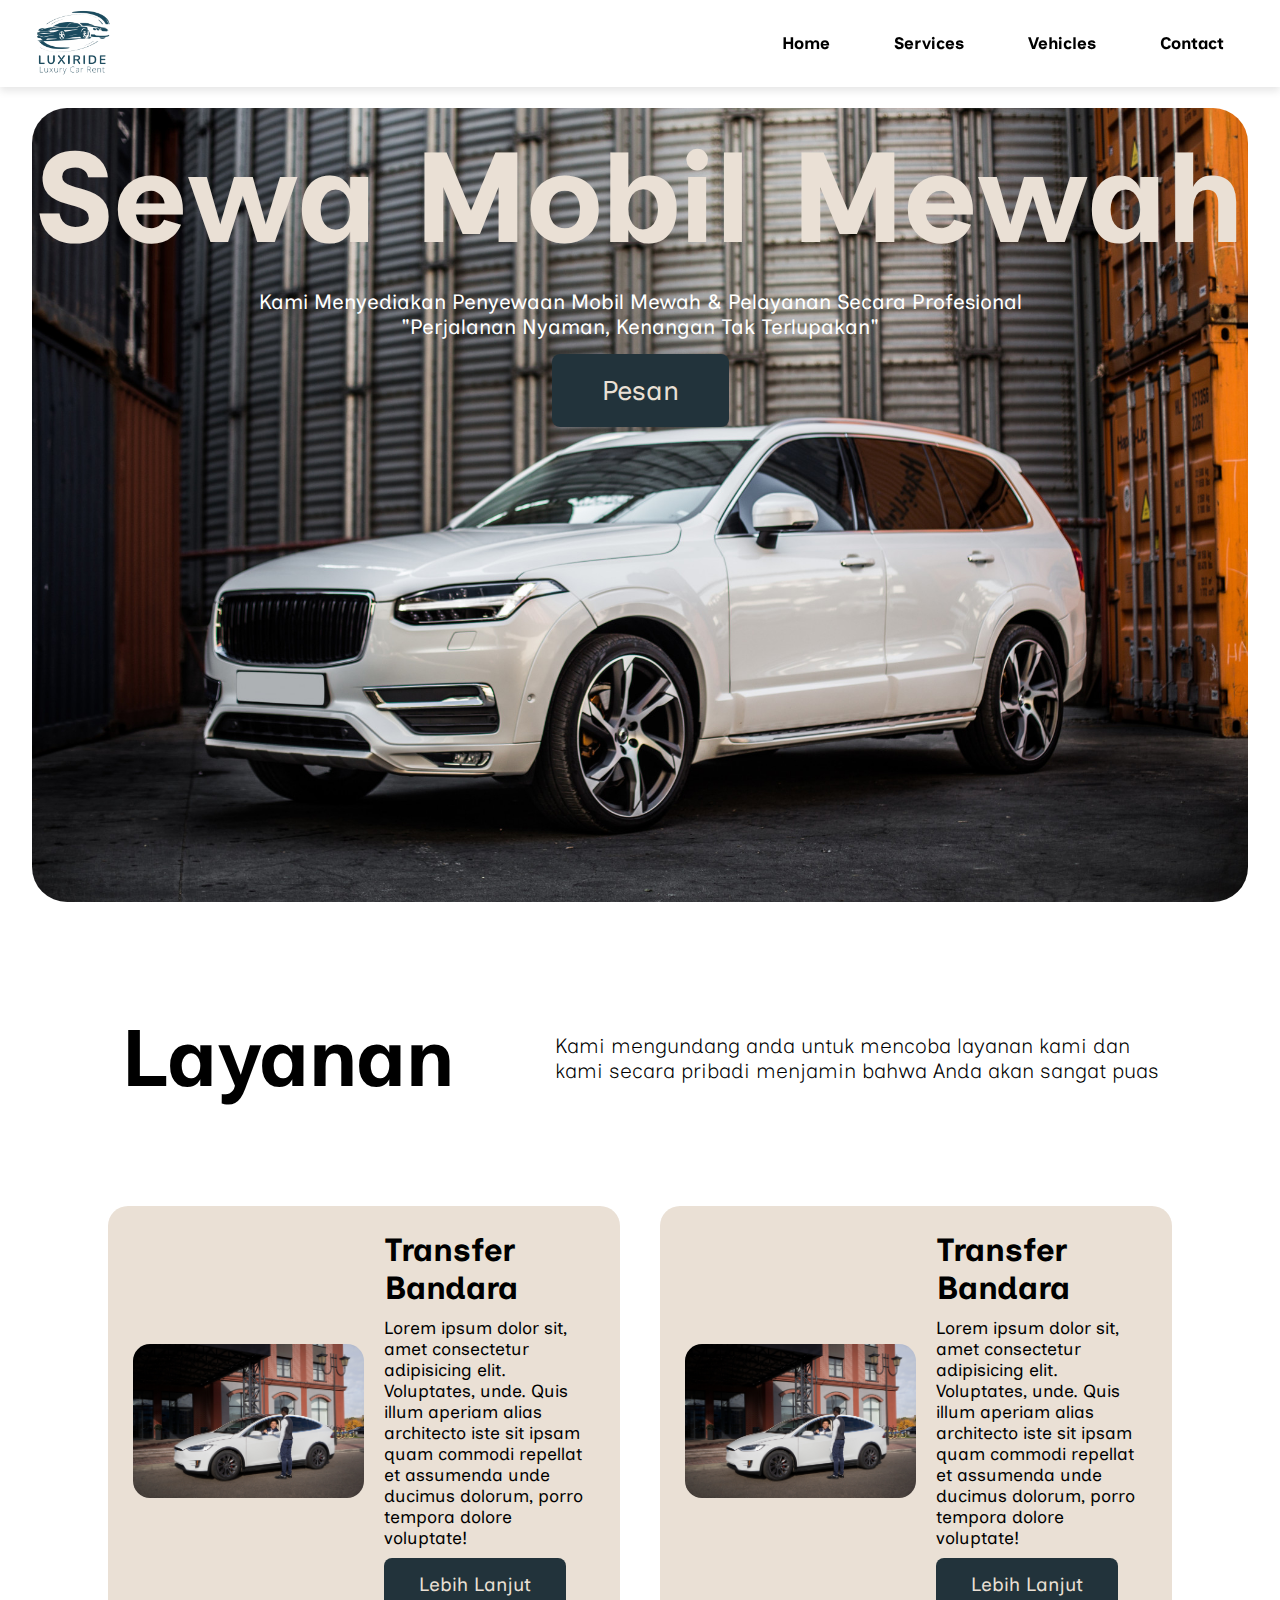
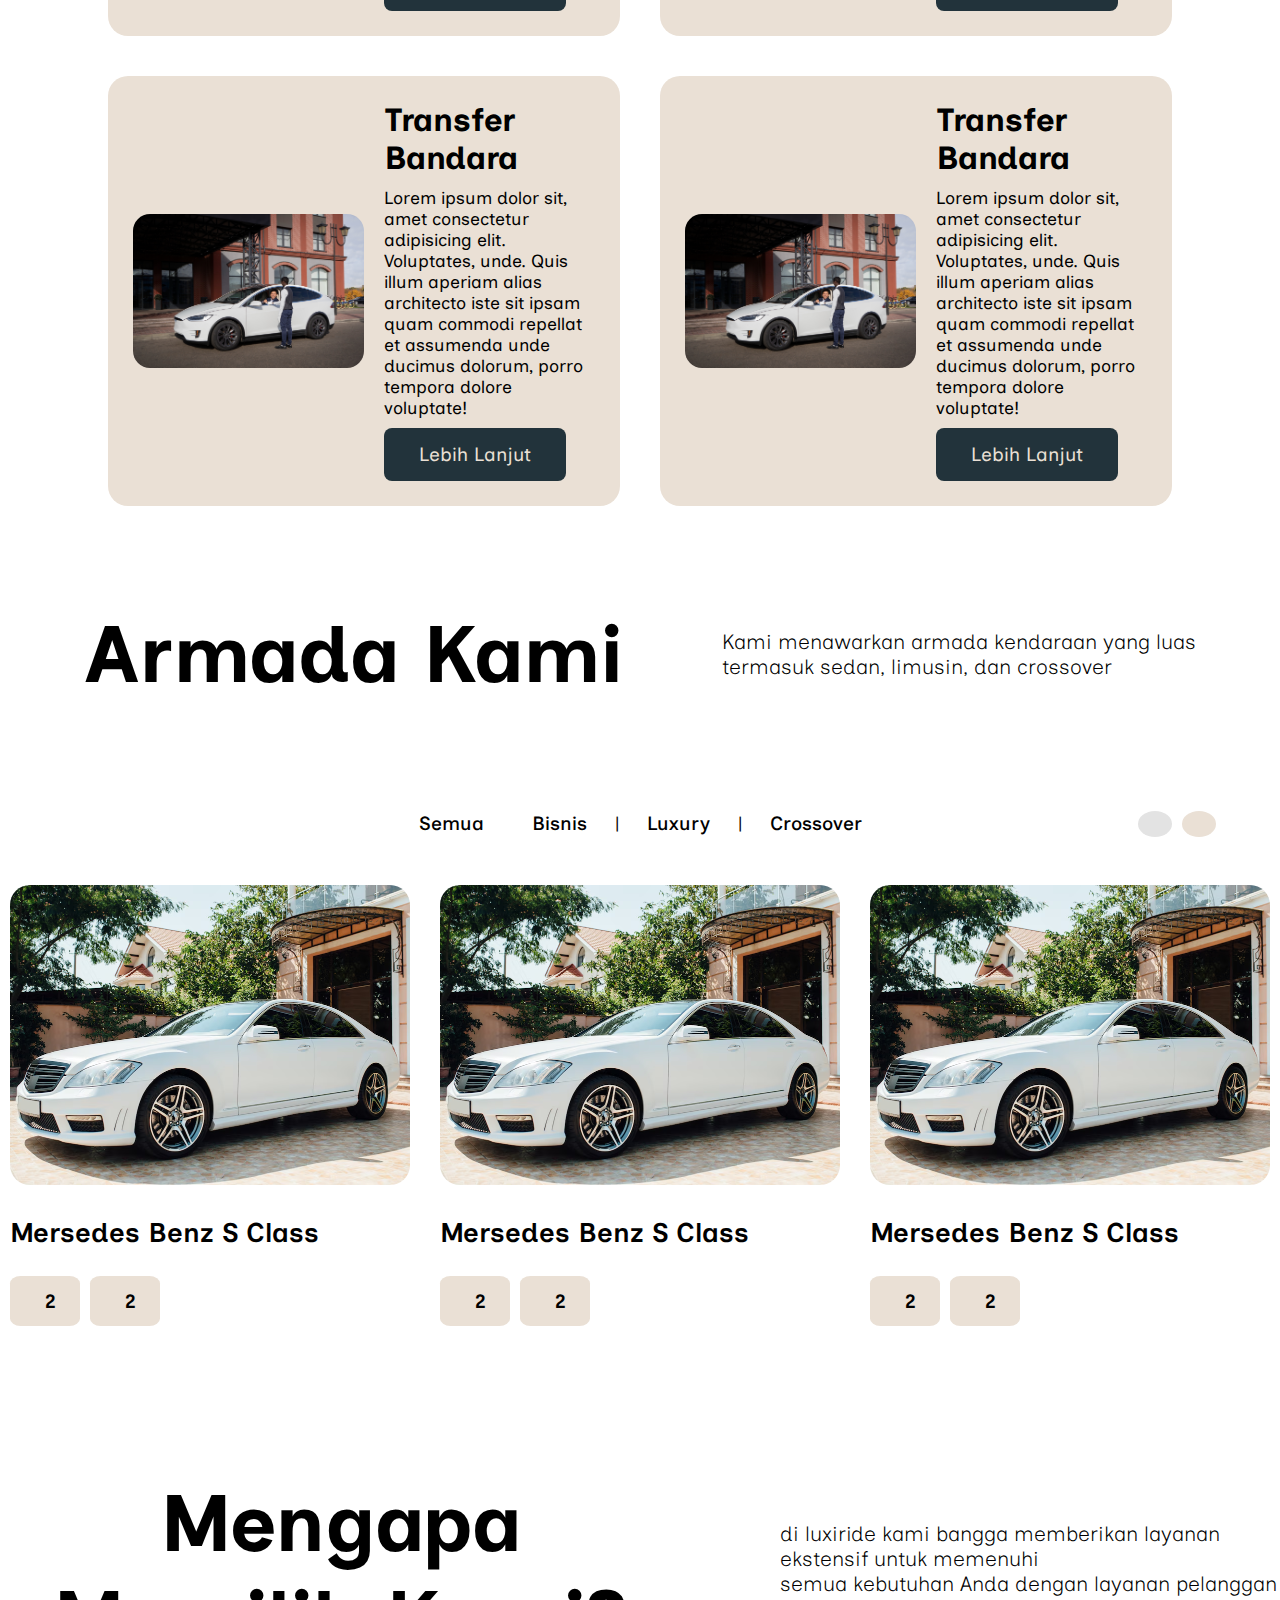
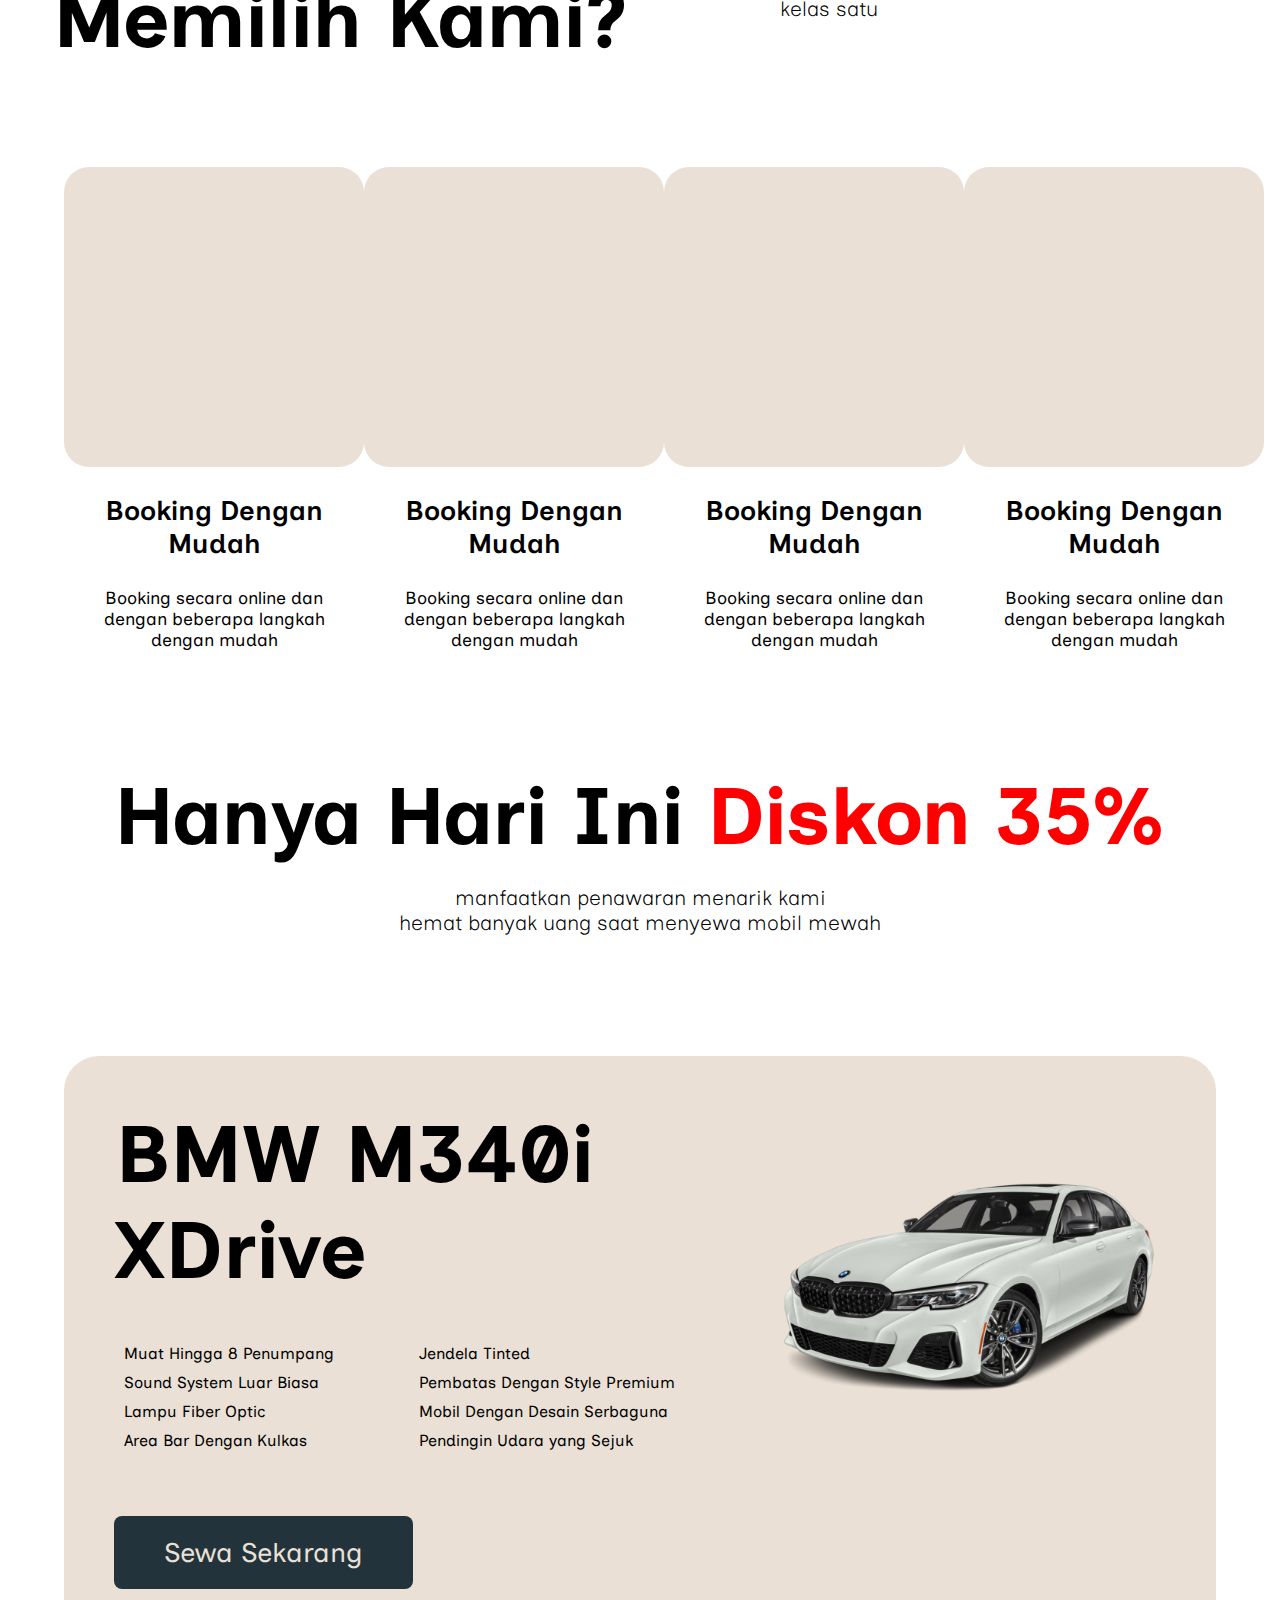
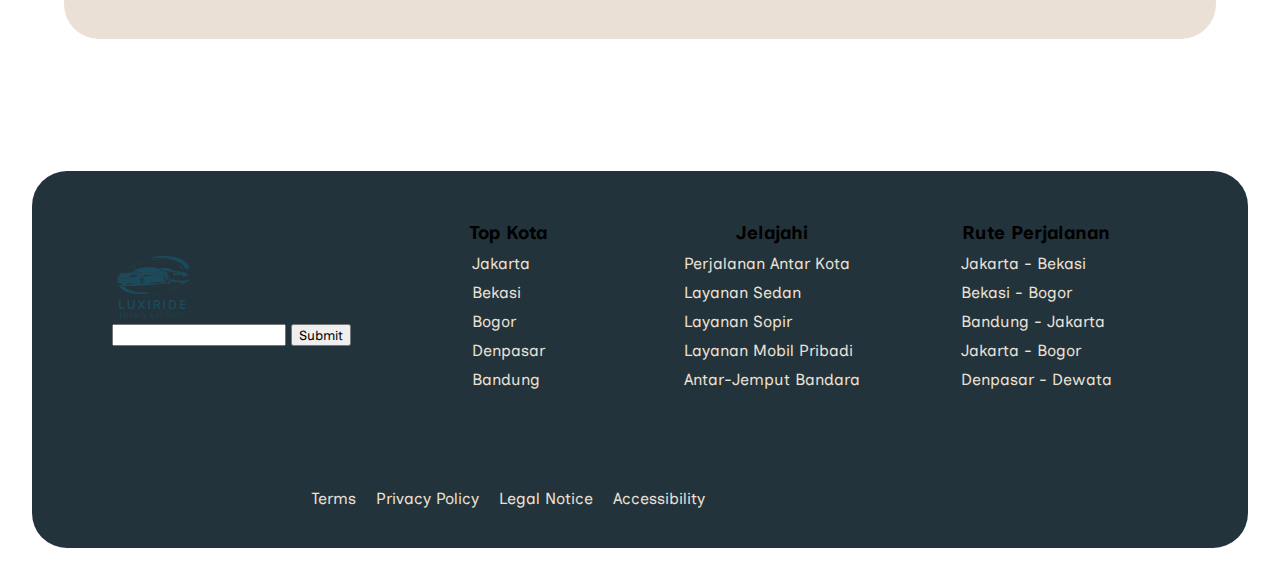
==== commit b42a579a: "update" ====
--- a/index.html
+++ b/index.html
@@ -239,31 +239,65 @@
             
         </main>
         <footer>
-            <div id="contact" class="footer-card">
-                <div>
+            <div id="contact" class="footer card">
+                <div class="footer upper">
                     <section class="subscribe-email">
-    
-                    </section>
-                    <section class="footer-list">
-    
-                    </section>
-                </div>
-                <div class="footer-socmed">
-                    <section class="footer-policy">
-                        <ul>
-                            <li></li>
-                            <li></li>
-                            <li></li>
-                            <li></li>
-                        </ul>
-                    </section>
-                    <section class="footer-social-media">
-                        <ul>
-                            <li></li>
-                            <li></li>
-                            <li></li>
-                            <li></li>
-                            <li></li>
+                        <div class="logo">
+                            <img src="/Gambar/logo.png" alt="logo" />
+                        </div>
+                        <form>
+                            <label for="email"></label>
+                            <input type="text" name="email">
+                            <input type="submit">
+                        </form>
+                    </section>
+                    <section class="footer cities-list">
+                        <h3>Top Kota</h3>
+                        <ul>
+                            <li><a href="">Jakarta</a></li>
+                            <li><a href="">Bekasi</a></li>
+                            <li><a href="">Bogor</a></li>
+                            <li><a href="">Denpasar</a></li>
+                            <li><a href="">Bandung</a></li>
+                        </ul>
+                    </section>
+                    <section class="footer explore-list">
+                        <h3>Jelajahi</h3>
+                        <ul>
+                            <li><a href="">Perjalanan Antar Kota</a></li>
+                            <li><a href="">Layanan Sedan</a></li>
+                            <li><a href="">Layanan Sopir</a></li>
+                            <li><a href="">Layanan Mobil Pribadi</a></li>
+                            <li><a href="">Antar-Jemput Bandara</a></li>
+                        </ul>
+                    </section>
+                    <section class="footer routes-list">
+                        <h3>Rute Perjalanan</h3>
+                        <ul>
+                            <li><a href="">Jakarta - Bekasi</a></li>
+                            <li><a href="">Bekasi - Bogor</a></li>
+                            <li><a href="">Bandung - Jakarta</a></li>
+                            <li><a href="">Jakarta - Bogor</a></li>
+                            <li><a href="">Denpasar - Dewata</a></li>
+                        </ul>
+                    </section>
+                </div>
+                <div class="footer lower">
+                    <section class="footer policy">
+                        <ul>
+                            <li><a href="#">Terms</a></li>
+                            <li><a href="#">Privacy Policy</a></li>
+                            <li><a href="#">Legal Notice</a></li>
+                            <li><a href="#">Accessibility</a></li>
+                        </ul>
+                    </section>
+                    <section class="footer social-media">
+                        <ul>
+                            <li><i class="fa-brands fa-youtube"></i></li>
+                            <li><i class="fa-brands fa-square-facebook"></i></li>
+                            <li><i class="fa-brands fa-square-x-twitter"></i></li>
+                            <li><i class="fa-brands fa-square-instagram"></i></li>
+                            <li><i class="fa-brands fa-linkedin"></i></li>
                         </ul>
                     </section>
                 </div>
--- a/style.css
+++ b/style.css
@@ -74,9 +74,9 @@
     display: flex;
     flex-direction: column;
     margin: 0;
-    padding: 90px 0 0 0;
+    padding: 100px 0;
     width: 100vw;
-    height: 100vh;
+    height: auto;
 }
 
 /* hero */
@@ -456,7 +456,6 @@
     justify-content: space-between;
     align-items: center;
     flex-direction: row;
-    width: 100%;
     margin: 0 4rem;
     padding: 50px;
     background-color: var(--accent-color2);
@@ -483,7 +482,6 @@
     justify-content: space-between;
     align-items: center;
     flex-direction: row;
-    gap: 0 3rem;
     margin: 20px 0;
 }
 
@@ -512,7 +510,7 @@
 .promo-img img {
     position: relative;
     width: 100%;
-    top: -50px;
+    top: -60px;
 }
 /* promo */
 
@@ -527,11 +525,147 @@
     width: 100%;
 }
 
-.footer-card {
+.footer {
+    display: flex;
+    justify-content: center;
+    align-items: center;
+    flex-direction: column;
+}
+
+.card {
     width: 100%;
     margin: 2rem;
+    padding: 40px 80px;
     background-color: var(--accent-color);
     border-radius: 35px;
-}
-
+    gap: 100px;
+}
+
+.subscribe-email {
+    flex: 1;
+}
+
+.upper {
+    justify-content: space-between;
+    width: 100%;
+    flex-direction: row;
+}
+
+.cities-list {
+    flex: 1;
+}
+
+.cities-list h3 {
+    margin: 10px 0;
+    text-align: left;
+}
+
+.cities-list ul{
+    display: flex;
+    justify-content: center;
+    flex-direction: column;
+    list-style-type: none;
+    padding: 0;
+    margin: 0;
+    gap: 10px;
+}
+
+.cities-list ul li a{
+    text-decoration: none;
+    color: var(--accent-color2);
+}
+
+.explore-list {
+    flex: 1;
+}
+
+.explore-list h3 {
+    margin: 10px 0;
+    text-align: left;
+}
+
+.explore-list ul{
+    display: flex;
+    justify-content: center;
+    align-items: flex-start;
+    flex-direction: column;
+    list-style-type: none;
+    padding: 0;
+    margin: 0;
+    gap: 10px;
+}
+
+.explore-list ul li a {
+    text-decoration: none;
+    color: var(--accent-color2);
+}
+
+.routes-list {
+    flex: 1;
+}
+
+.routes-list h3 {
+    margin: 10px 0;
+    text-align: left;
+}
+
+.routes-list ul{
+    display: flex;
+    justify-content: center;
+    flex-direction: column;
+    list-style-type: none;
+    padding: 0;
+    margin: 0;
+    gap: 10px;
+}
+
+.routes-list ul li a {
+    text-decoration: none;
+    color: var(--accent-color2);
+}
+
+.lower {
+    justify-content: space-between;
+    flex-direction: row;
+    width: 100%;
+}
+
+.policy {
+    flex: 3;
+}
+
+.policy ul{
+    list-style-type: none;
+    display: flex;
+    justify-content: center;
+    align-items: center;
+    flex-direction: row;
+    padding: 0;
+    margin: 0;
+    gap: 20px;
+}
+
+.policy ul li a {
+    text-decoration: none;
+    color: var(--accent-color2);
+}
+
+.social-media {
+    flex: 1;
+}
+
+.social-media ul{
+    list-style-type: none;
+    display: flex;
+    justify-content: center;
+    align-items: center;
+    flex-direction: row;
+    padding: 0;
+    margin: 0;
+    gap: 20px;
+}
+
+.social-media ul li i {
+    color: var(--accent-color2);
+}
 /* footer */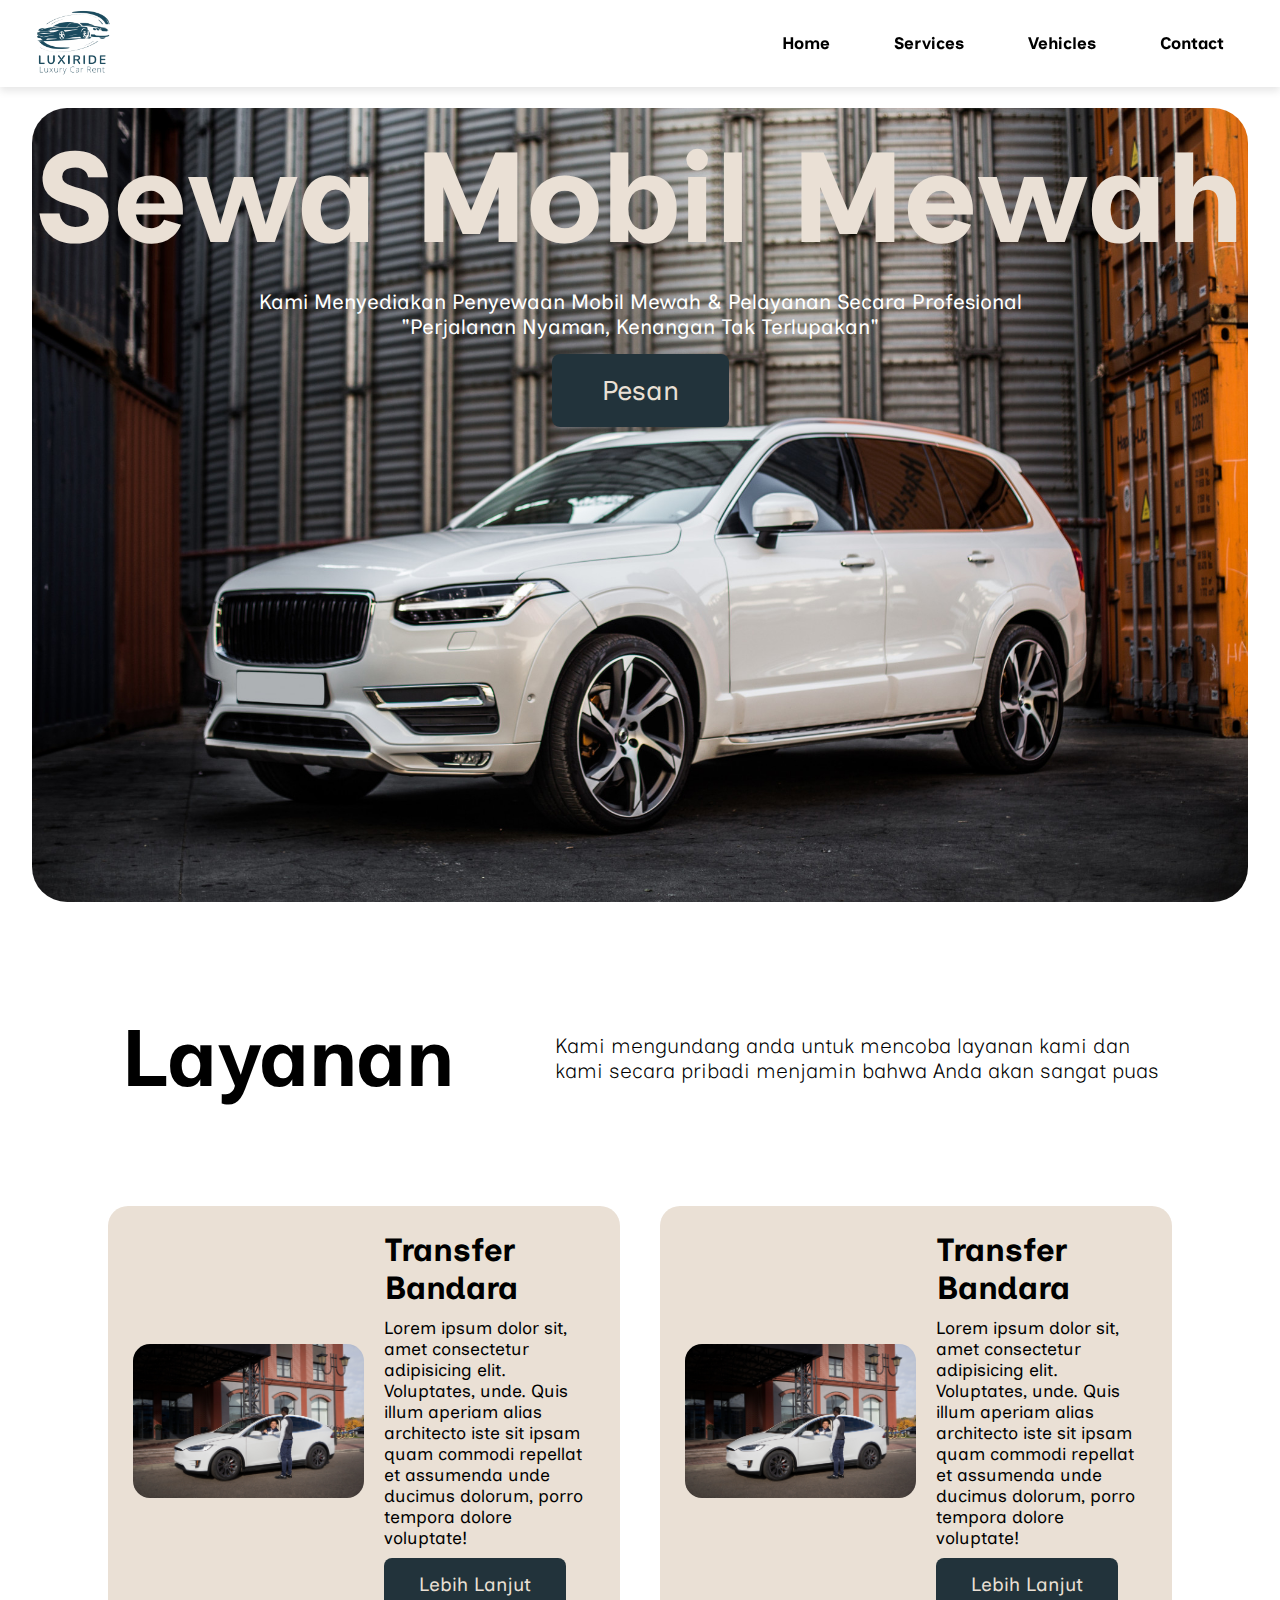
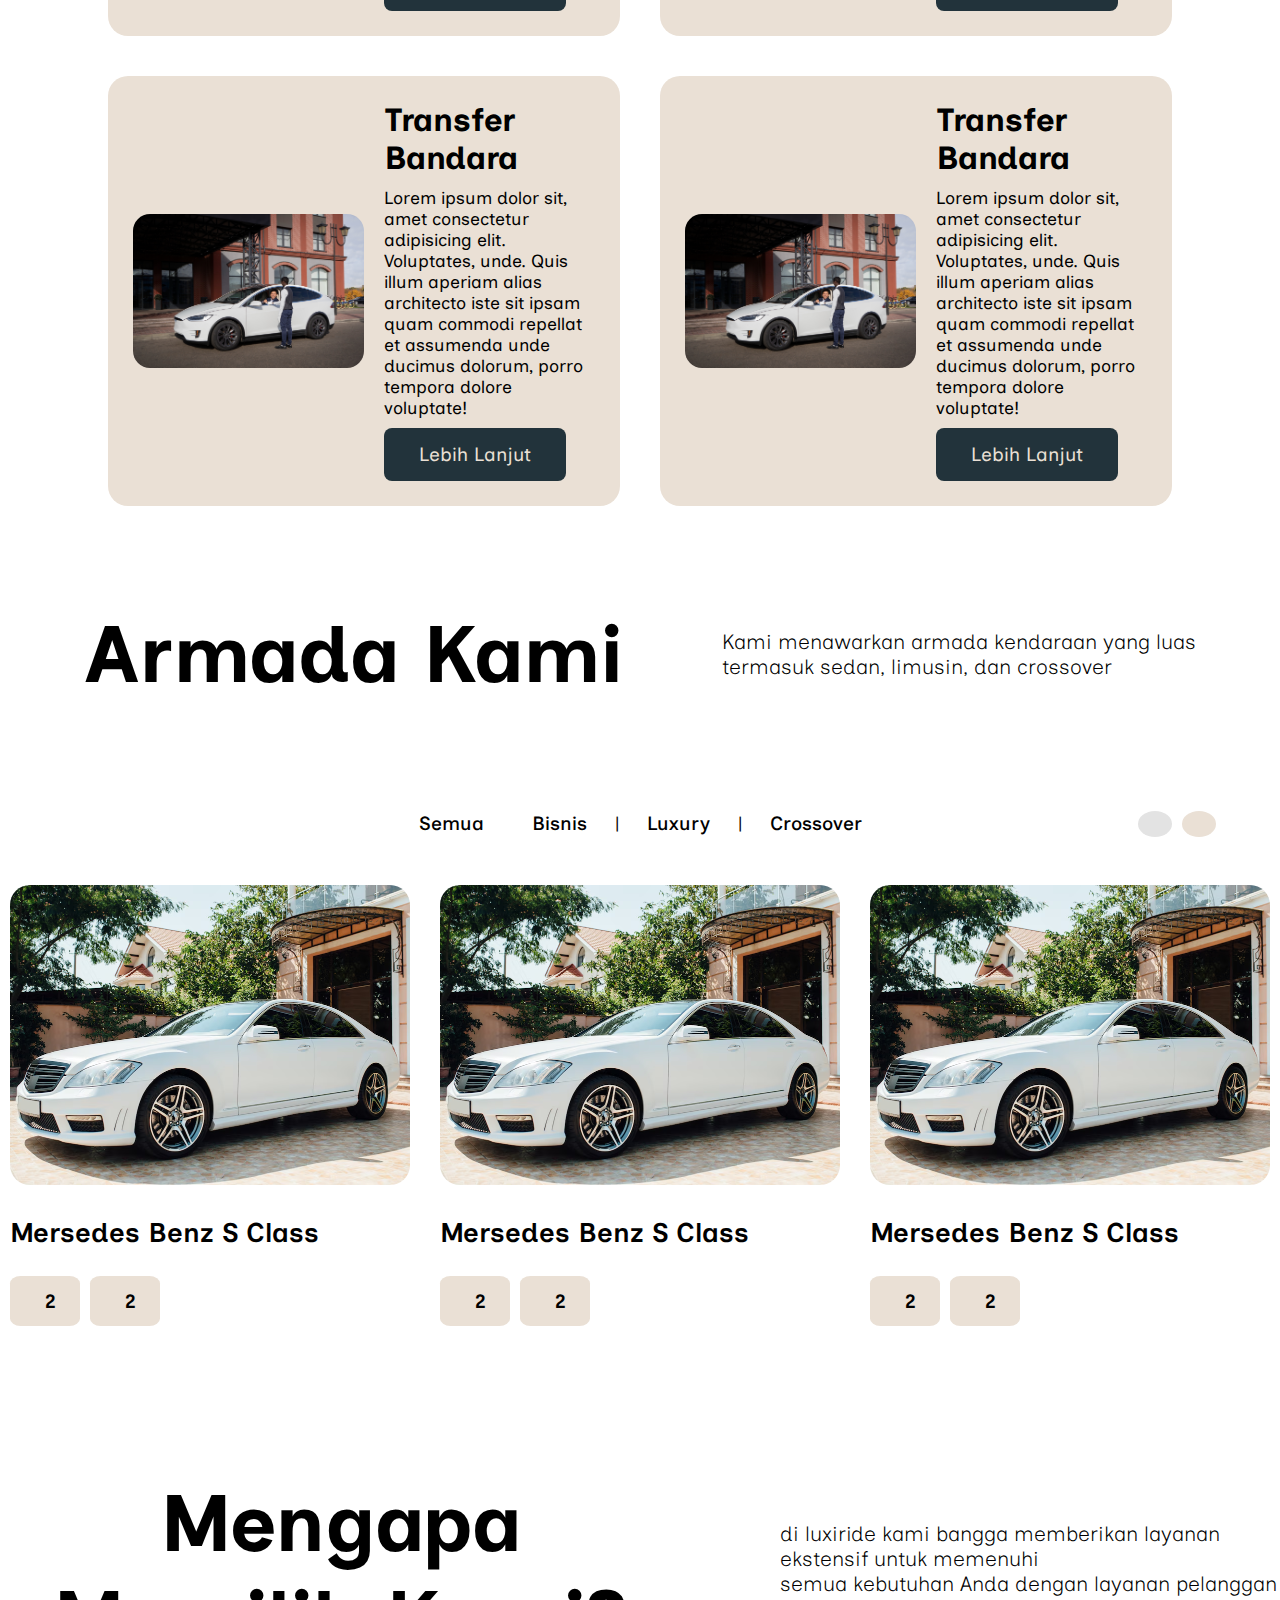
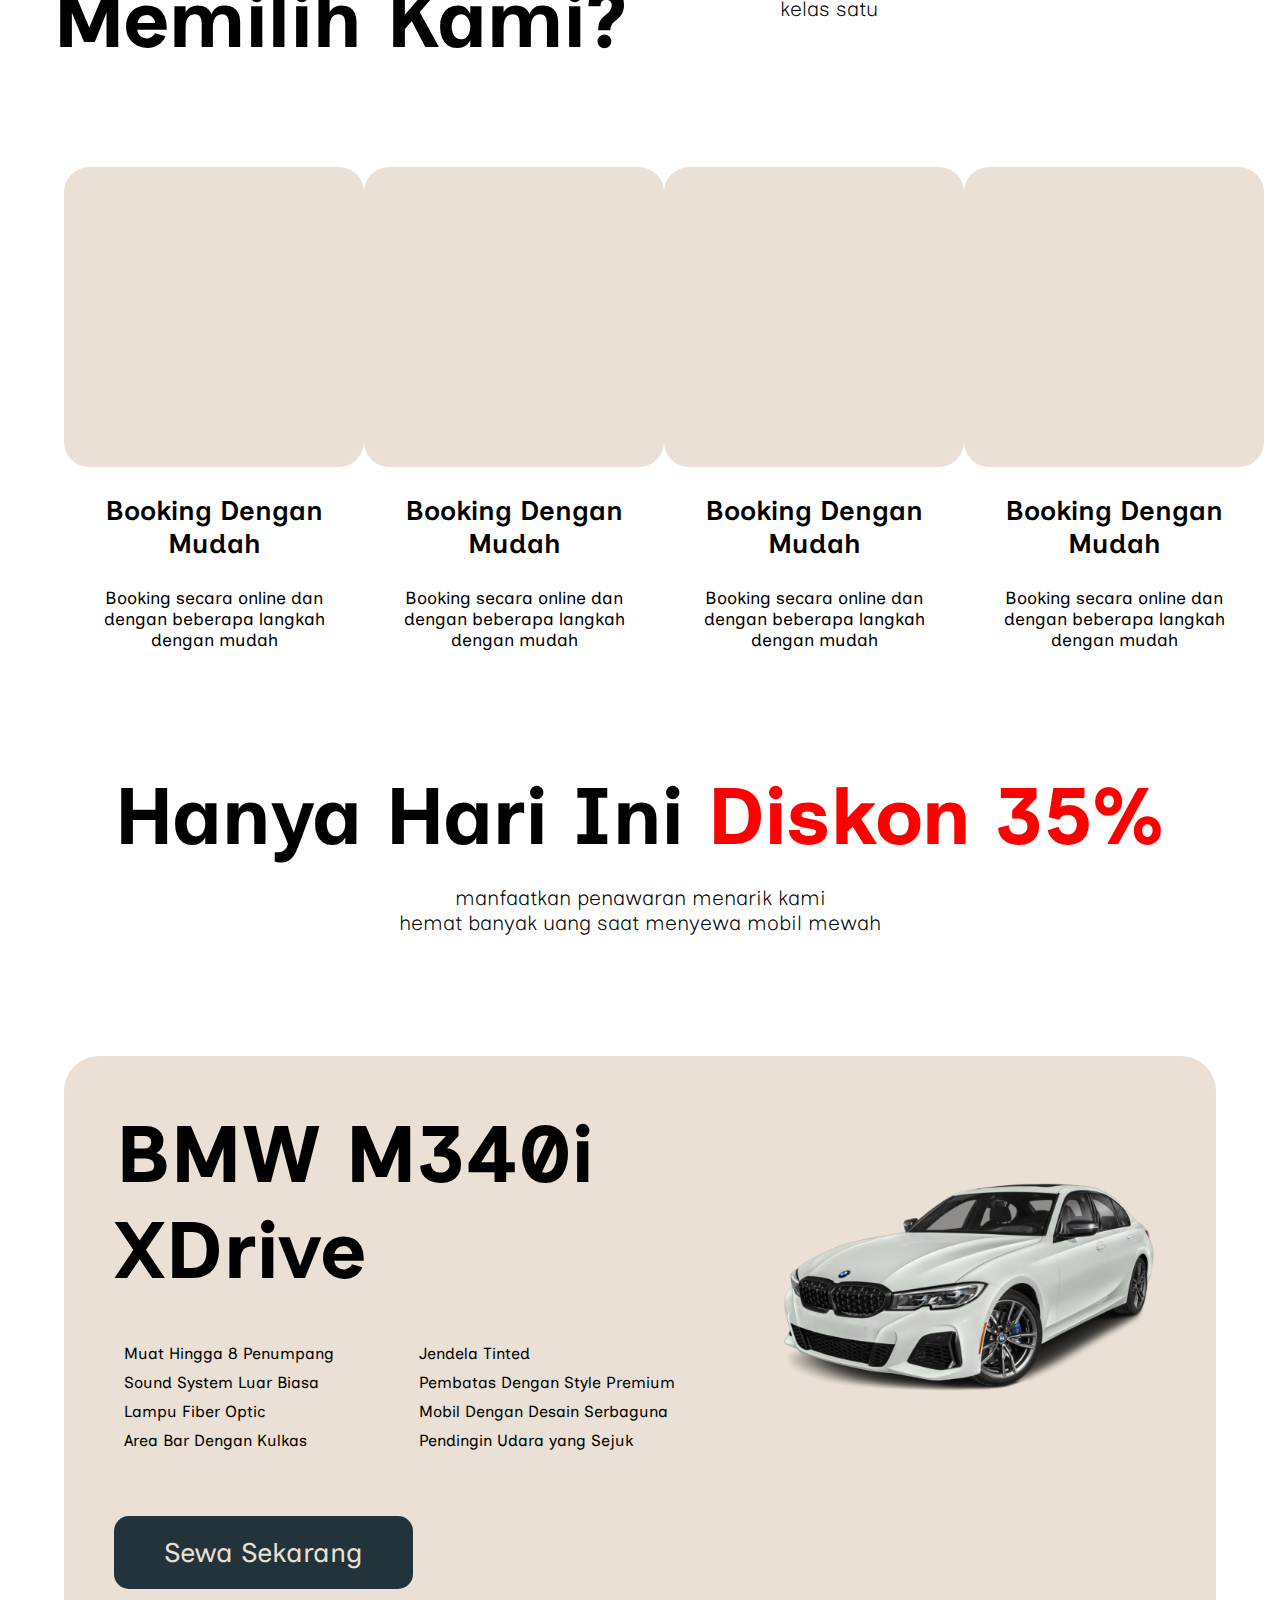
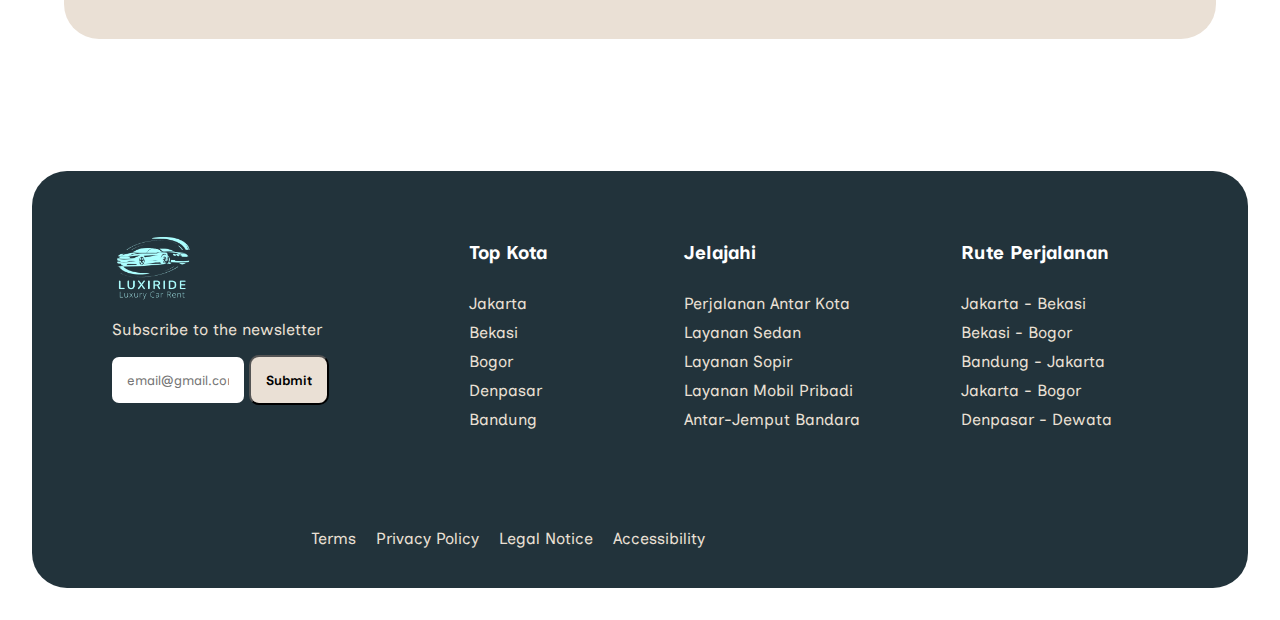
==== commit c4d84751: "update dulu" ====
--- a/index.html
+++ b/index.html
@@ -242,44 +242,53 @@
             <div id="contact" class="footer card">
                 <div class="footer upper">
                     <section class="subscribe-email">
-                        <div class="logo">
-                            <img src="/Gambar/logo.png" alt="logo" />
-                        </div>
-                        <form>
-                            <label for="email"></label>
-                            <input type="text" name="email">
-                            <input type="submit">
-                        </form>
+                        <div class="subscribe-desc">
+                            <div class="logo-bottom">
+                                <img src="/Gambar/logo.png" alt="logo" />
+                            </div>
+                            <p>Subscribe to the newsletter</p>
+                            <form class="subscribe-form">
+                                <label for="email"></label>
+                                <input type="text" name="email" placeholder="email@gmail.com">
+                                <input type="submit">
+                            </form>
+                        </div>
                     </section>
                     <section class="footer cities-list">
-                        <h3>Top Kota</h3>
-                        <ul>
-                            <li><a href="">Jakarta</a></li>
-                            <li><a href="">Bekasi</a></li>
-                            <li><a href="">Bogor</a></li>
-                            <li><a href="">Denpasar</a></li>
-                            <li><a href="">Bandung</a></li>
-                        </ul>
+                        <div class="cities-desc">
+                            <h3>Top Kota</h3>
+                            <ul>
+                                <li><a href="">Jakarta</a></li>
+                                <li><a href="">Bekasi</a></li>
+                                <li><a href="">Bogor</a></li>
+                                <li><a href="">Denpasar</a></li>
+                                <li><a href="">Bandung</a></li>
+                            </ul>
+                        </div>
                     </section>
                     <section class="footer explore-list">
-                        <h3>Jelajahi</h3>
-                        <ul>
-                            <li><a href="">Perjalanan Antar Kota</a></li>
-                            <li><a href="">Layanan Sedan</a></li>
-                            <li><a href="">Layanan Sopir</a></li>
-                            <li><a href="">Layanan Mobil Pribadi</a></li>
-                            <li><a href="">Antar-Jemput Bandara</a></li>
-                        </ul>
+                        <div class="explore-desc">
+                            <h3>Jelajahi</h3>
+                            <ul>
+                                <li><a href="">Perjalanan Antar Kota</a></li>
+                                <li><a href="">Layanan Sedan</a></li>
+                                <li><a href="">Layanan Sopir</a></li>
+                                <li><a href="">Layanan Mobil Pribadi</a></li>
+                                <li><a href="">Antar-Jemput Bandara</a></li>
+                            </ul>
+                        </div>
                     </section>
                     <section class="footer routes-list">
-                        <h3>Rute Perjalanan</h3>
-                        <ul>
-                            <li><a href="">Jakarta - Bekasi</a></li>
-                            <li><a href="">Bekasi - Bogor</a></li>
-                            <li><a href="">Bandung - Jakarta</a></li>
-                            <li><a href="">Jakarta - Bogor</a></li>
-                            <li><a href="">Denpasar - Dewata</a></li>
-                        </ul>
+                        <div class="routes-desc">
+                            <h3>Rute Perjalanan</h3>
+                            <ul>
+                                <li><a href="">Jakarta - Bekasi</a></li>
+                                <li><a href="">Bekasi - Bogor</a></li>
+                                <li><a href="">Bandung - Jakarta</a></li>
+                                <li><a href="">Jakarta - Bogor</a></li>
+                                <li><a href="">Denpasar - Dewata</a></li>
+                            </ul>
+                        </div>
                     </section>
                 </div>
                 <div class="footer lower">
--- a/style.css
+++ b/style.css
@@ -3,6 +3,8 @@
     --black-color: black;
     --accent-color: #22333B;
     --accent-color2: #EAE0D5;
+    --accent-color-hover:  #22333bac;
+    --accent-color2-hover: #eae0d5c1;
 }
 
 /* font */
@@ -244,6 +246,15 @@
     padding: 15px 35px;
     font-size: 1.2rem;
 }
+
+.services-desc button:hover {
+    cursor: pointer;
+    background-color: var(--accent-color-hover);
+}
+
+.services-desc button:active {
+    transform: scale(.97);
+}
 /* services section */
 
 /* Fleet Vehicles */
@@ -475,6 +486,16 @@
 
 .promo-info button {
     margin-top: 20px;
+    border-radius: 15px;
+}
+
+.promo-info button:hover {
+    cursor: pointer;
+    background-color: var(--accent-color-hover);
+}
+
+.promo-info button:active {
+    transform: scale(.95);
 }
 
 .promo-desc {
@@ -545,6 +566,52 @@
     flex: 1;
 }
 
+.logo-bottom img {
+    width: 80px;
+    -webkit-filter: invert(1) hue-rotate(180deg) contrast(2);
+    filter: invert(1) hue-rotate(180deg) contrast(2);
+}
+
+.subscribe-form {
+    width: 100%;
+}
+
+.subscribe-desc {
+    display: flex;
+    justify-content: center;
+    align-items: flex-start;
+    flex-direction: column;
+}
+
+.subscribe-desc p {
+    color: var(--accent-color2);
+}
+
+.subscribe-form input[type='text'] {
+    padding: 15px;
+    width: 50%;
+    border-radius: 7px;
+    border: none;
+    background-color: var(--white-color);
+}
+
+.subscribe-form input[type='submit'] {
+    padding: 15px;
+    border-radius: 10px;
+    background-color: var(--accent-color2);
+    font-weight: 600;
+    transition: all .3s;
+}
+
+.subscribe-form input[type='submit']:hover {
+    cursor: pointer;
+    background-color: var(--accent-color2-hover);
+}
+
+.subscribe-form input[type='submit']:active {
+    transform: scale(.97);
+}
+
 .upper {
     justify-content: space-between;
     width: 100%;
@@ -556,17 +623,20 @@
 }
 
 .cities-list h3 {
-    margin: 10px 0;
-    text-align: left;
+    width: 100%;
+    margin: 30px 0;
+    color: var(--white-color);
 }
 
 .cities-list ul{
     display: flex;
     justify-content: center;
+    align-items: flex-start;
     flex-direction: column;
     list-style-type: none;
     padding: 0;
     margin: 0;
+    width: 100%;
     gap: 10px;
 }
 
@@ -580,8 +650,9 @@
 }
 
 .explore-list h3 {
-    margin: 10px 0;
-    text-align: left;
+    width: 100%;
+    margin: 30px 0;
+    color: var(--white-color);
 }
 
 .explore-list ul{
@@ -592,6 +663,7 @@
     list-style-type: none;
     padding: 0;
     margin: 0;
+    width: 100%;
     gap: 10px;
 }
 
@@ -605,17 +677,20 @@
 }
 
 .routes-list h3 {
-    margin: 10px 0;
-    text-align: left;
+    width: 100%;
+    margin: 30px 0;
+    color: var(--white-color);
 }
 
 .routes-list ul{
     display: flex;
     justify-content: center;
+    align-items: flex-start;
     flex-direction: column;
     list-style-type: none;
     padding: 0;
     margin: 0;
+    width: 100%;
     gap: 10px;
 }
 
@@ -667,5 +742,6 @@
 
 .social-media ul li i {
     color: var(--accent-color2);
+    font-size: 1.5em;
 }
 /* footer */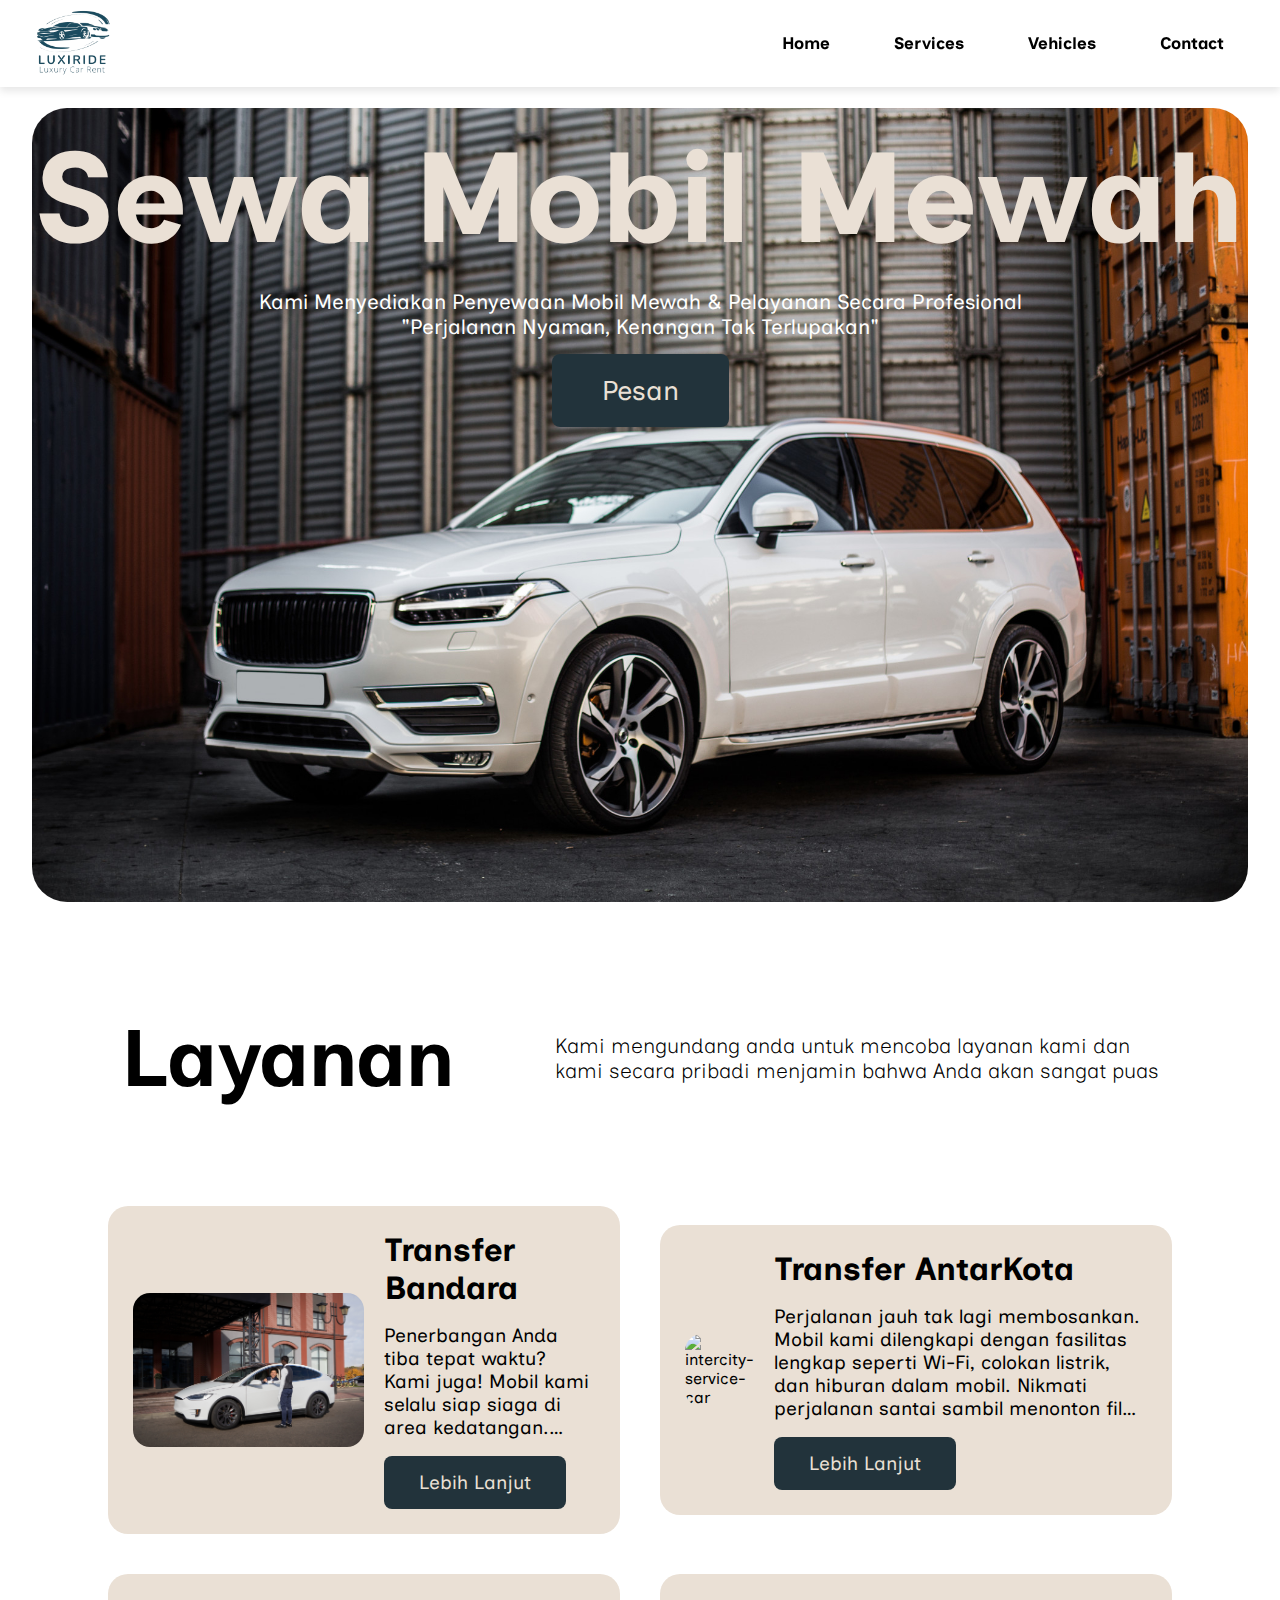
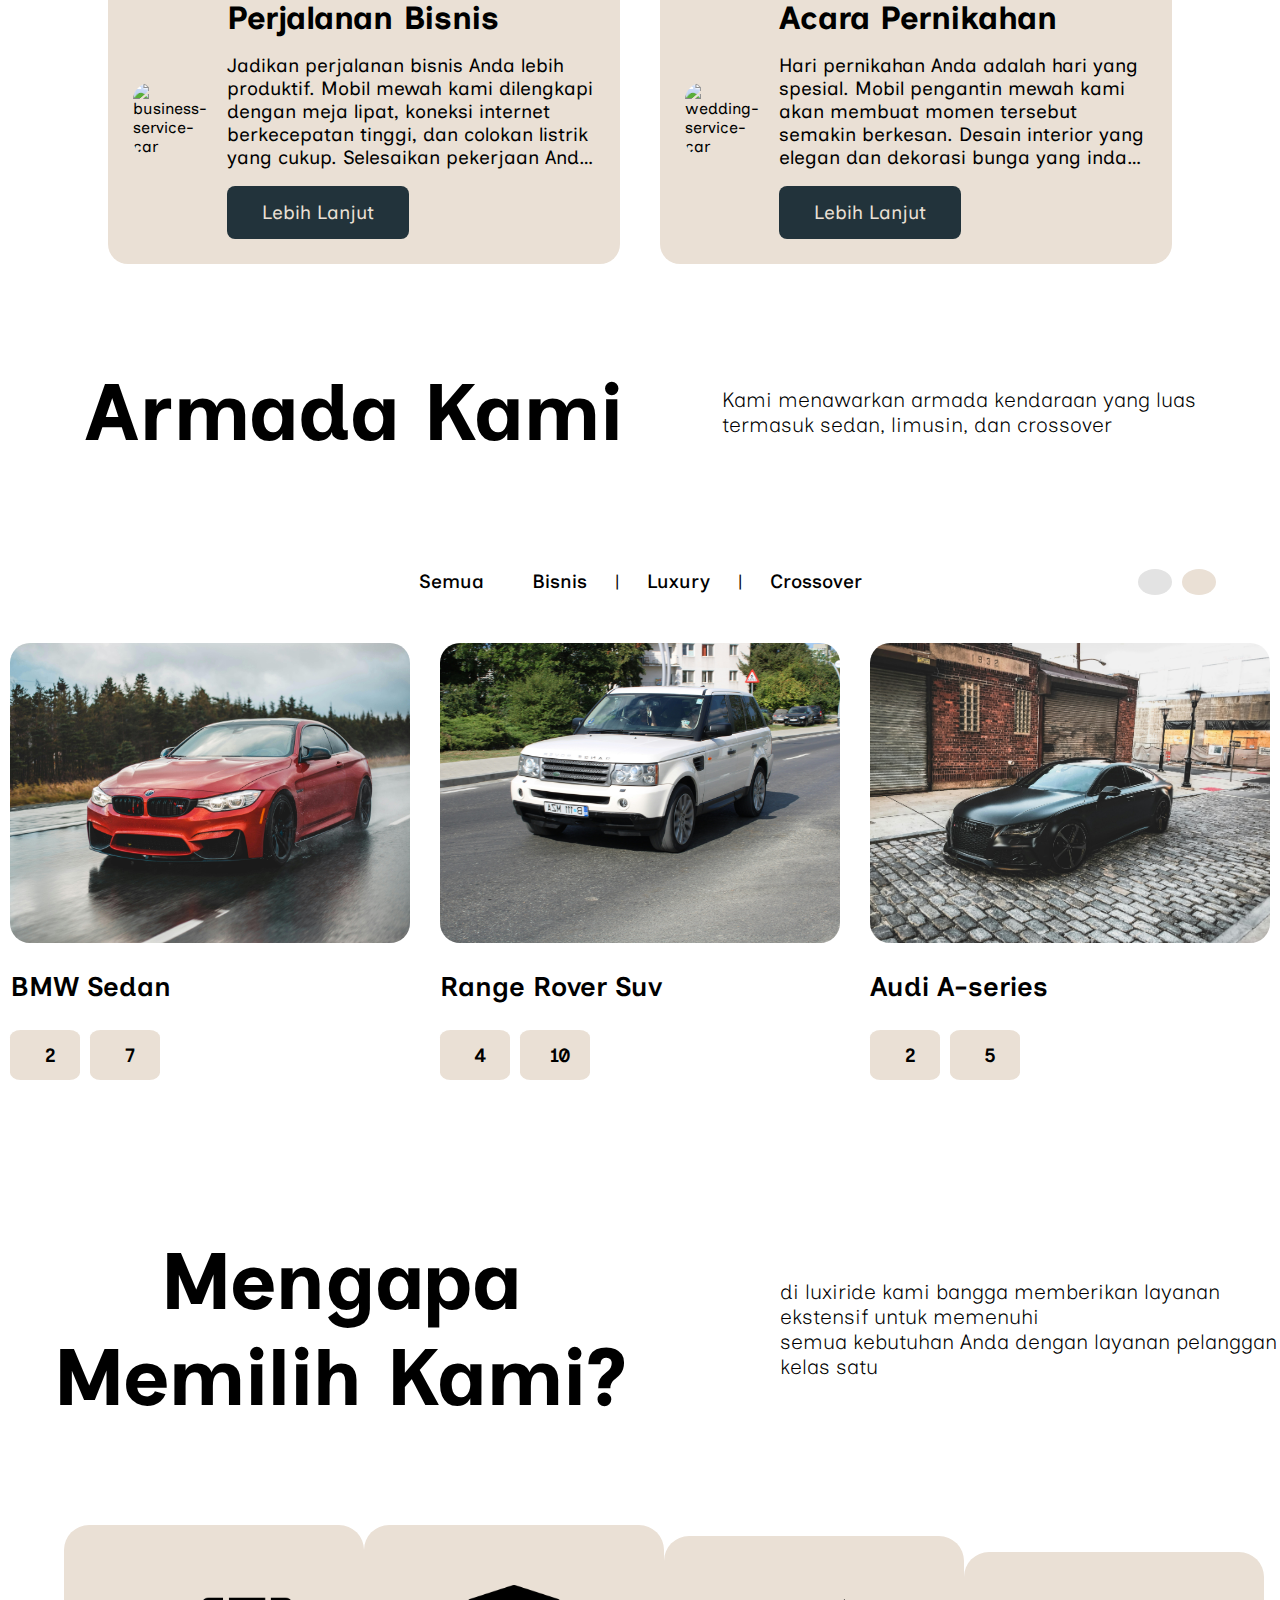
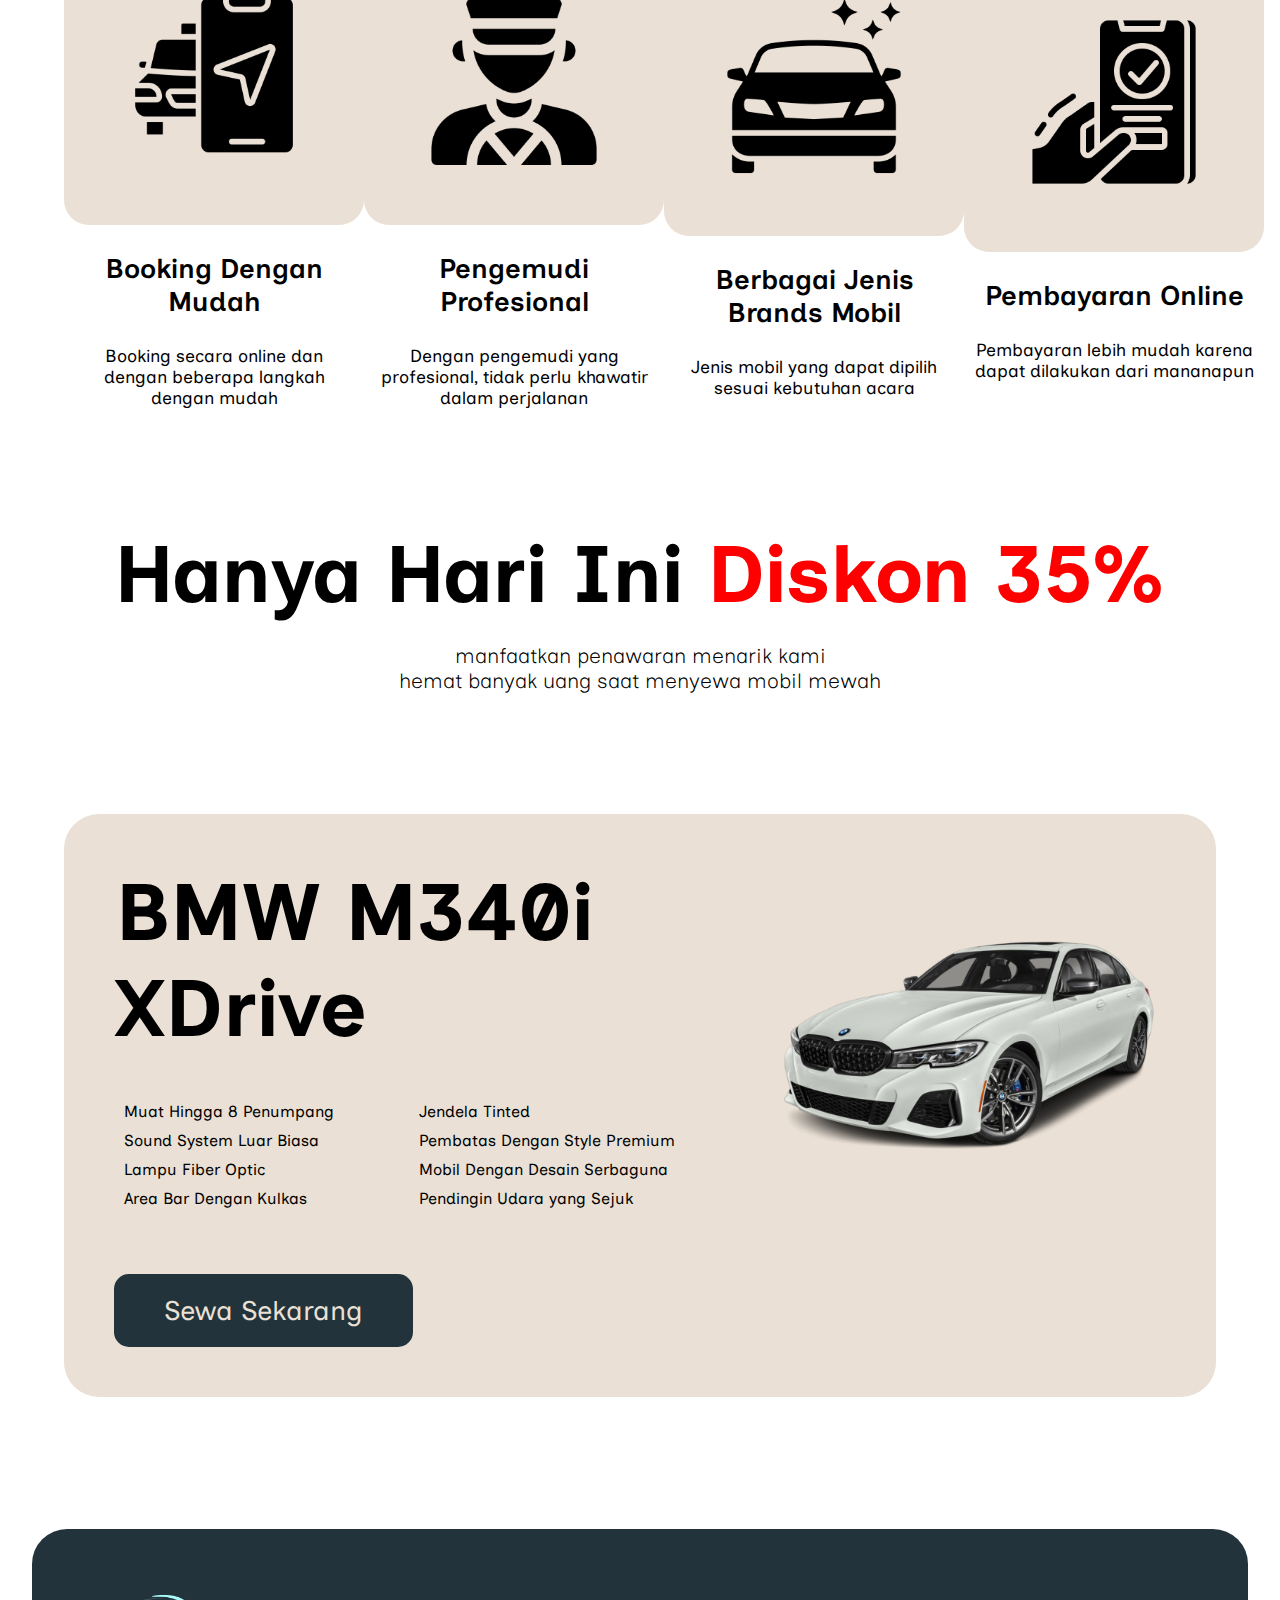
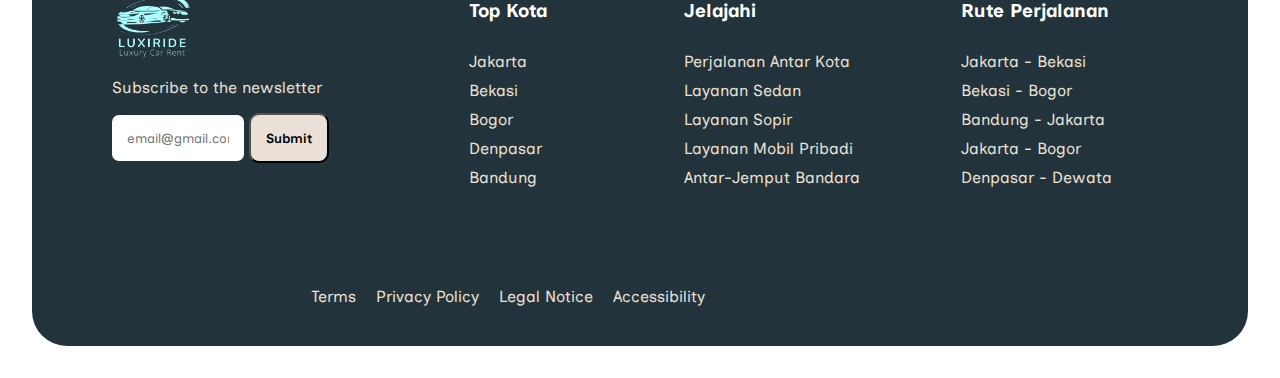
==== commit 57056381: "update content" ====
--- a/index.html
+++ b/index.html
@@ -39,7 +39,7 @@
         <main>
             <section id="home" class="hero-container">
                 <div class="hero">
-                    <img src="/Gambar/Gambar-1.jpg" alt="car" />
+                    <img src="/Gambar/hero.jpg" alt="car" />
                     <div class="hero-desc">
                         <h1>Sewa Mobil Mewah</h1>
                         <p>Kami Menyediakan Penyewaan Mobil Mewah & Pelayanan Secara Profesional<br>"Perjalanan Nyaman, Kenangan Tak Terlupakan"</p>
@@ -65,34 +65,34 @@
                 </div>
                 <div class="article-container">
                     <article class="services-card">
-                        <img src="/Gambar/Gambar-2.jpg" alt="airport-service-car">
+                        <img src="/Gambar/services/airport.jpg" alt="airport-service-car">
                         <div class="services-desc">
                             <h2>Transfer Bandara</h2>
-                            <p>Lorem ipsum dolor sit, amet consectetur adipisicing elit. Voluptates, unde. Quis illum aperiam alias architecto iste sit ipsam quam commodi repellat et assumenda unde ducimus dolorum, porro tempora dolore voluptate!</p>
+                            <p>Penerbangan Anda tiba tepat waktu? Kami juga! Mobil kami selalu siap siaga di area kedatangan. Tidak perlu antre taksi atau khawatir terjebak macet. Sampai di tujuan Anda dengan cepat dan tepat waktu, siap untuk memulai aktivitas selanjutnya.</p>
                             <button>Lebih Lanjut</button>
                         </div>
                     </article>
                     <article class="services-card">
-                        <img src="/Gambar/Gambar-2.jpg" alt="airport-service-car">
+                        <img src="/Gambar/services/intercity.jpg" alt="intercity-service-car">
                         <div class="services-desc">
-                            <h2>Transfer Bandara</h2>
-                            <p>Lorem ipsum dolor sit, amet consectetur adipisicing elit. Voluptates, unde. Quis illum aperiam alias architecto iste sit ipsam quam commodi repellat et assumenda unde ducimus dolorum, porro tempora dolore voluptate!</p>
+                            <h2>Transfer AntarKota</h2>
+                            <p>Perjalanan jauh tak lagi membosankan. Mobil kami dilengkapi dengan fasilitas lengkap seperti Wi-Fi, colokan listrik, dan hiburan dalam mobil. Nikmati perjalanan santai sambil menonton film favorit atau bekerja. Pengemudi kami yang berpengalaman akan memastikan perjalanan Anda aman dan nyaman.</p>
                             <button>Lebih Lanjut</button>
                         </div>
                     </article>
                     <article class="services-card">
-                        <img src="/Gambar/Gambar-2.jpg" alt="airport-service-car">
+                        <img src="/Gambar/services/business.jpg" alt="business-service-car">
                         <div class="services-desc">
-                            <h2>Transfer Bandara</h2>
-                            <p>Lorem ipsum dolor sit, amet consectetur adipisicing elit. Voluptates, unde. Quis illum aperiam alias architecto iste sit ipsam quam commodi repellat et assumenda unde ducimus dolorum, porro tempora dolore voluptate!</p>
+                            <h2>Perjalanan Bisnis</h2>
+                            <p>Jadikan perjalanan bisnis Anda lebih produktif. Mobil mewah kami dilengkapi dengan meja lipat, koneksi internet berkecepatan tinggi, dan colokan listrik yang cukup. Selesaikan pekerjaan Anda selama perjalanan atau persiapkan presentasi untuk rapat penting.</p>
                             <button>Lebih Lanjut</button>
                         </div>
                     </article>
                     <article class="services-card">
-                        <img src="/Gambar/Gambar-2.jpg" alt="airport-service-car">
+                        <img src="/Gambar/services/wedding.jpg" alt="wedding-service-car">
                         <div class="services-desc">
-                            <h2>Transfer Bandara</h2>
-                            <p>Lorem ipsum dolor sit, amet consectetur adipisicing elit. Voluptates, unde. Quis illum aperiam alias architecto iste sit ipsam quam commodi repellat et assumenda unde ducimus dolorum, porro tempora dolore voluptate!</p>
+                            <h2>Acara Pernikahan</h2>
+                            <p>Hari pernikahan Anda adalah hari yang spesial. Mobil pengantin mewah kami akan membuat momen tersebut semakin berkesan. Desain interior yang elegan dan dekorasi bunga yang indah akan membuat Anda merasa seperti raja dan ratu.</p>
                             <button>Lebih Lanjut</button>
                         </div>
                     </article>
@@ -120,42 +120,52 @@
                 </div>
                 <div class="vehicles-card-container">
                     <article class="vehicles-card">
-                        <img src="/Gambar/Gambar-3.avif" alt="">
+                        <div class="image-vehicles-container">
+                            <img src="/Gambar/fleet/Gambar-1.jpg" alt="">
+                        </div>
                         <h3>Mersedes Benz S Class</h3>
                         <div class="vehicles-info">
+                            <a href="#"><i class="fa-solid fa-user-group"></i><span>4</span></a>
+                            <a href="#"><i class="fa-solid fa-briefcase"></i><span>5</span></a>
+                        </div>
+                    </article>
+                    <article class="vehicles-card">
+                        <div class="image-vehicles-container">
+                            <img src="/Gambar/fleet/Gambar-2.jpg" alt="">
+                        </div>
+                        <h3>BMW Sedan</h3>
+                        <div class="vehicles-info">
                             <a href="#"><i class="fa-solid fa-user-group"></i><span>2</span></a>
-                            <a href="#"><i class="fa-solid fa-briefcase"></i><span>2</span></a>
-                        </div>
-                    </article>
-                    <article class="vehicles-card">
-                        <img src="/Gambar/Gambar-3.avif" alt="">
-                        <h3>Mersedes Benz S Class</h3>
+                            <a href="#"><i class="fa-solid fa-briefcase"></i><span>7</span></a>
+                        </div>
+                    </article>
+                    <article class="vehicles-card">
+                        <div class="image-vehicles-container">
+                            <img src="/Gambar/fleet/Gambar-3.jpg" alt="">
+                        </div>
+                        <h3>Range Rover Suv</h3>
+                        <div class="vehicles-info">
+                            <a href="#"><i class="fa-solid fa-user-group"></i><span>4</span></a>
+                            <a href="#"><i class="fa-solid fa-briefcase"></i><span>10</span></a>
+                        </div>
+                    </article>
+                    <article class="vehicles-card">
+                        <div class="image-vehicles-container">
+                            <img src="/Gambar/fleet/Gambar-4.jpg" alt="">
+                        </div>
+                        <h3>Audi A-series</h3>
                         <div class="vehicles-info">
                             <a href="#"><i class="fa-solid fa-user-group"></i><span>2</span></a>
-                            <a href="#"><i class="fa-solid fa-briefcase"></i><span>2</span></a>
-                        </div>
-                    </article>
-                    <article class="vehicles-card">
-                        <img src="/Gambar/Gambar-3.avif" alt="">
-                        <h3>Mersedes Benz S Class</h3>
-                        <div class="vehicles-info">
-                            <a href="#"><i class="fa-solid fa-user-group"></i><span>2</span></a>
-                            <a href="#"><i class="fa-solid fa-briefcase"></i><span>2</span></a>
-                        </div>
-                    </article>
-                    <article class="vehicles-card">
-                        <img src="/Gambar/Gambar-3.avif" alt="">
-                        <h3>Mersedes Benz S Class</h3>
-                        <div class="vehicles-info">
-                            <a href="#"><i class="fa-solid fa-user-group"></i><span>2</span></a>
-                            <a href="#"><i class="fa-solid fa-briefcase"></i><span>2</span></a>
-                        </div>
-                    </article>
-                    <article class="vehicles-card">
-                        <img src="/Gambar/Gambar-3.avif" alt="">
-                        <h3>Mersedes Benz S Class</h3>
-                        <div class="vehicles-info">
-                            <a href="#"><i class="fa-solid fa-user-group"></i><span>2</span></a>
+                            <a href="#"><i class="fa-solid fa-briefcase"></i><span>5</span></a>
+                        </div>
+                    </article>
+                    <article class="vehicles-card">
+                        <div class="image-vehicles-container">
+                            <img src="/Gambar/fleet/Gambar-5.jpg" alt="">
+                        </div>
+                        <h3>Rolls Royce Phantom</h3>
+                        <div class="vehicles-info">
+                            <a href="#"><i class="fa-solid fa-user-group"></i><span>4</span></a>
                             <a href="#"><i class="fa-solid fa-briefcase"></i><span>2</span></a>
                         </div>
                     </article>
@@ -170,7 +180,7 @@
                 <div class="privilege-list">
                     <article class="privilege-card">
                         <div class="privilege-icon">
-                            <i class="fa-solid fa-handshake-simple"></i>
+                            <img src="Gambar/Privileges/Gambar-1.png" alt="Booking">
                         </div>
                         <div class="privilege-desc">
                             <h3>Booking Dengan Mudah</h3>
@@ -179,29 +189,29 @@
                     </article>
                     <article class="privilege-card">
                         <div class="privilege-icon">
-                            <i class="fa-solid fa-handshake-simple"></i>
+                            <img src="Gambar/Privileges/Gambar-2.png" alt="Driver">
                         </div>
                         <div class="privilege-desc">
-                            <h3>Booking Dengan Mudah</h3>
-                            <p>Booking secara online dan dengan beberapa langkah dengan mudah</p>
+                            <h3>Pengemudi Profesional</h3>
+                            <p>Dengan pengemudi yang profesional, tidak perlu khawatir dalam perjalanan</p>
                         </div>
                     </article>
                     <article class="privilege-card">
                         <div class="privilege-icon">
-                            <i class="fa-solid fa-handshake-simple"></i>
+                            <img src="Gambar/Privileges/Gambar-3.png" alt="Cars">
                         </div>
                         <div class="privilege-desc">
-                            <h3>Booking Dengan Mudah</h3>
-                            <p>Booking secara online dan dengan beberapa langkah dengan mudah</p>
+                            <h3>Berbagai Jenis Brands Mobil</h3>
+                            <p>Jenis mobil yang dapat dipilih sesuai kebutuhan acara</p>
                         </div>
                     </article>
                     <article class="privilege-card">
                         <div class="privilege-icon">
-                            <i class="fa-solid fa-handshake-simple"></i>
+                            <img src="Gambar/Privileges/Gambar-4.png" alt="Payment">
                         </div>
                         <div class="privilege-desc">
-                            <h3>Booking Dengan Mudah</h3>
-                            <p>Booking secara online dan dengan beberapa langkah dengan mudah</p>
+                            <h3>Pembayaran Online</h3>
+                            <p>Pembayaran lebih mudah karena dapat dilakukan dari mananapun</p>
                         </div>
                     </article>
                 </div>
--- a/style.css
+++ b/style.css
@@ -238,8 +238,13 @@
 }
 
 .services-desc p {
-    font-size: 1.1rem;
-    margin: 10px 0;
+    display: -webkit-box;
+    -webkit-line-clamp: 5;
+    -webkit-box-orient: vertical;
+    font-size: 1.2rem;
+    margin: 17px 0;
+    overflow: hidden;
+    text-overflow: ellipsis;
 }
 
 .services-desc button{
@@ -343,12 +348,24 @@
     margin: 20px 0;
 }
 
+.image-vehicles-container {
+    width: 400px;
+    height: 300px;
+    border-radius: 20px;   
+    overflow: hidden;
+}
+
 .vehicles-card img {
     box-sizing: border-box;
     width: 400px;
     height: 300px;
-    border-radius: 20px;
     object-fit: cover;
+    transition: all .3s;
+}
+
+.vehicles-card img:hover {
+    cursor: pointer;
+    transform: scale(125%);
 }
 
 .vehicles-card h3 {
@@ -408,22 +425,16 @@
 .privilege-icon {
     display: flex;
     justify-content: center;
+    background-color: var(--accent-color2);
     align-items: center;
     width: 300px;
     height: 300px;
     border-radius: 25px;
 }
 
-.privilege-icon i {
-    font-size: 5rem;
-}
-
-.privilege-icon:nth-child(odd) {
-    background-color: var(--accent-color2);
-}
-
-.privilege-icon:nth-child(even) {
-    background-color: var(--accent-color);
+.privilege-icon img {
+    width: 180px;
+    height: 180px;
 }
 
 .privilege-desc {
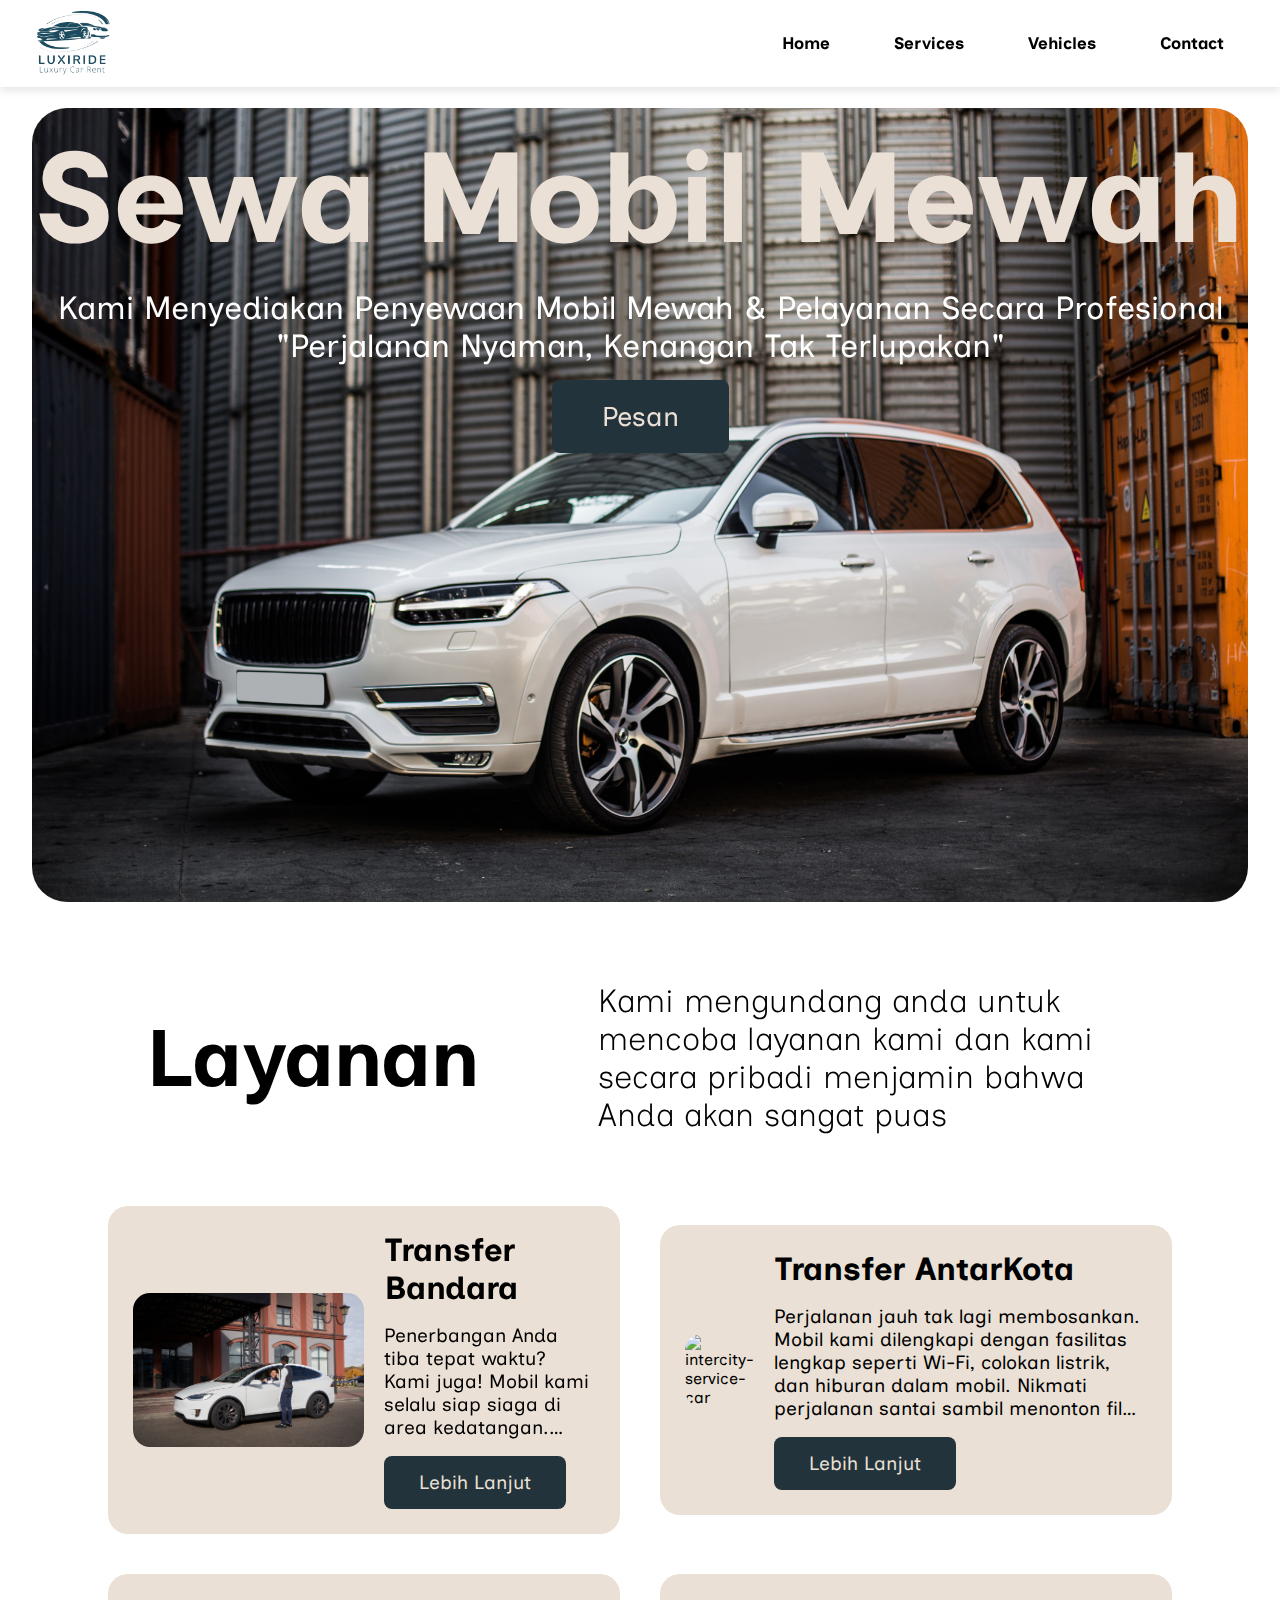
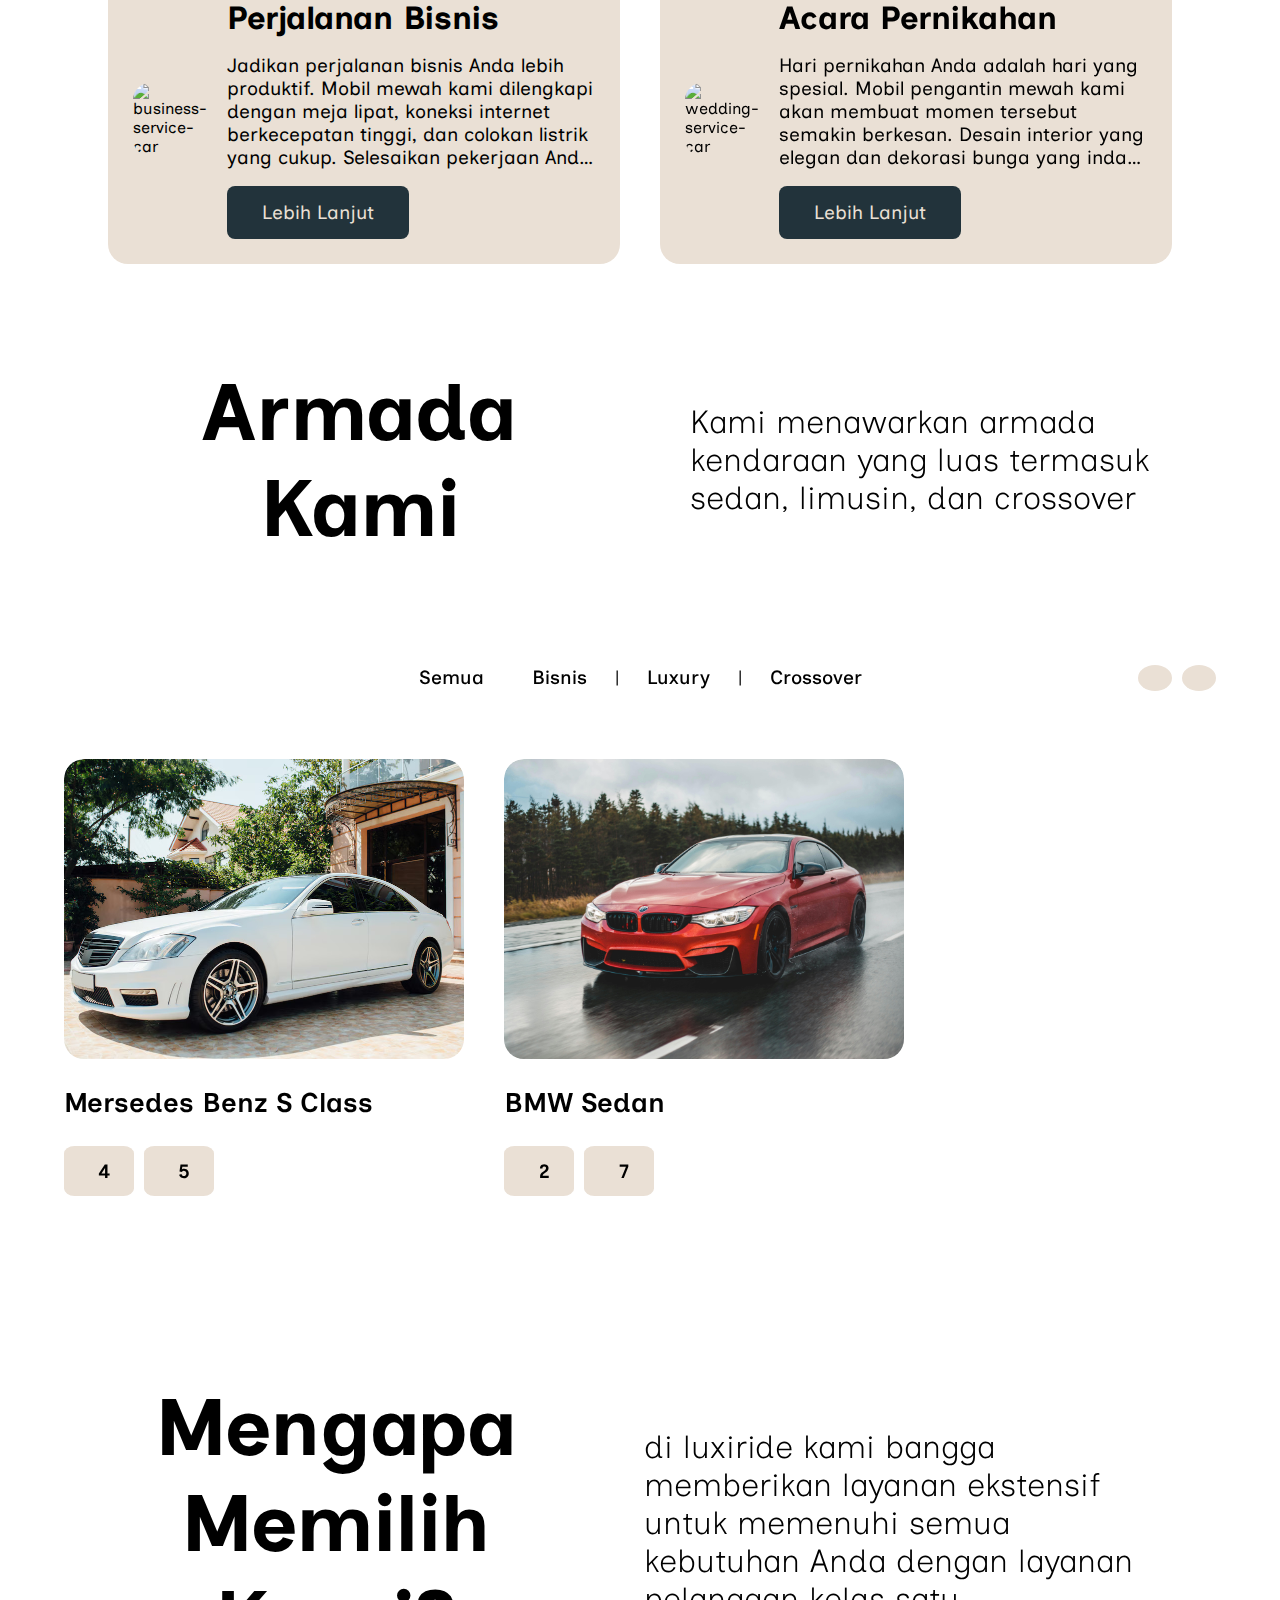
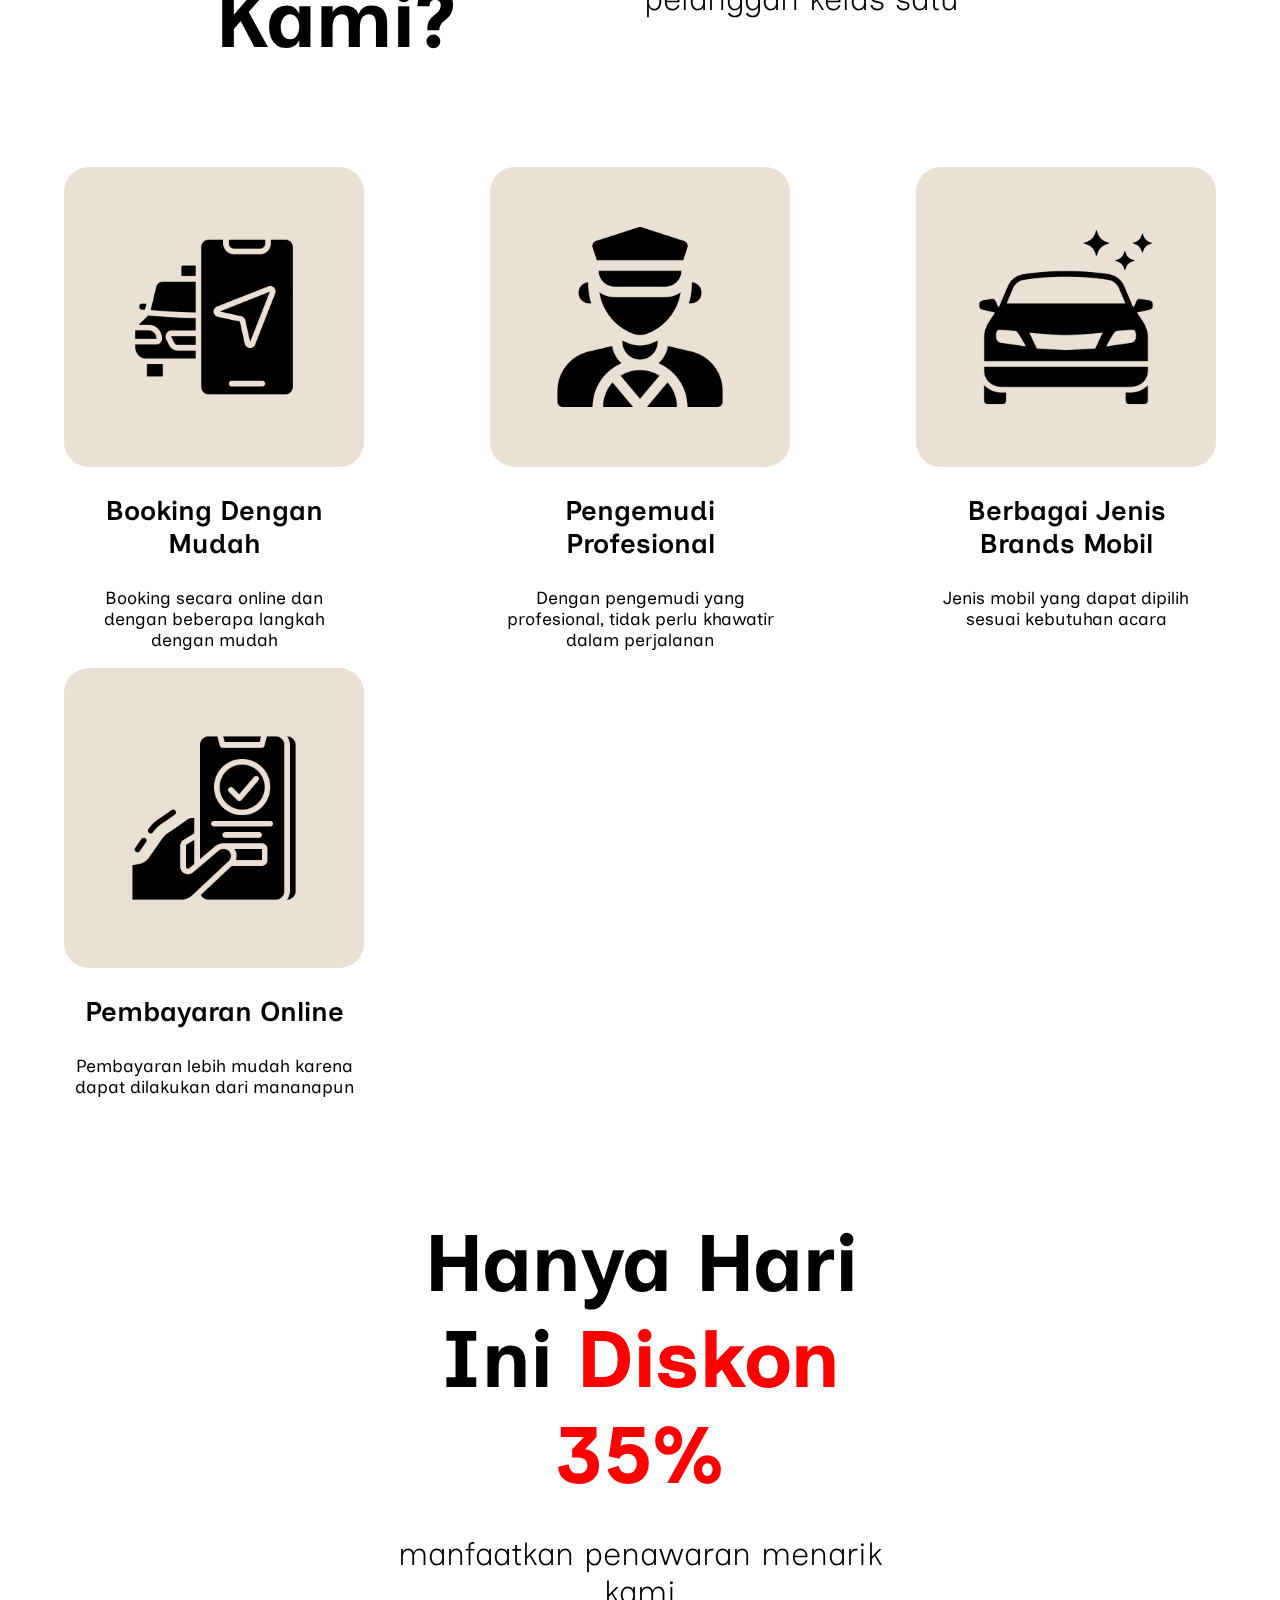
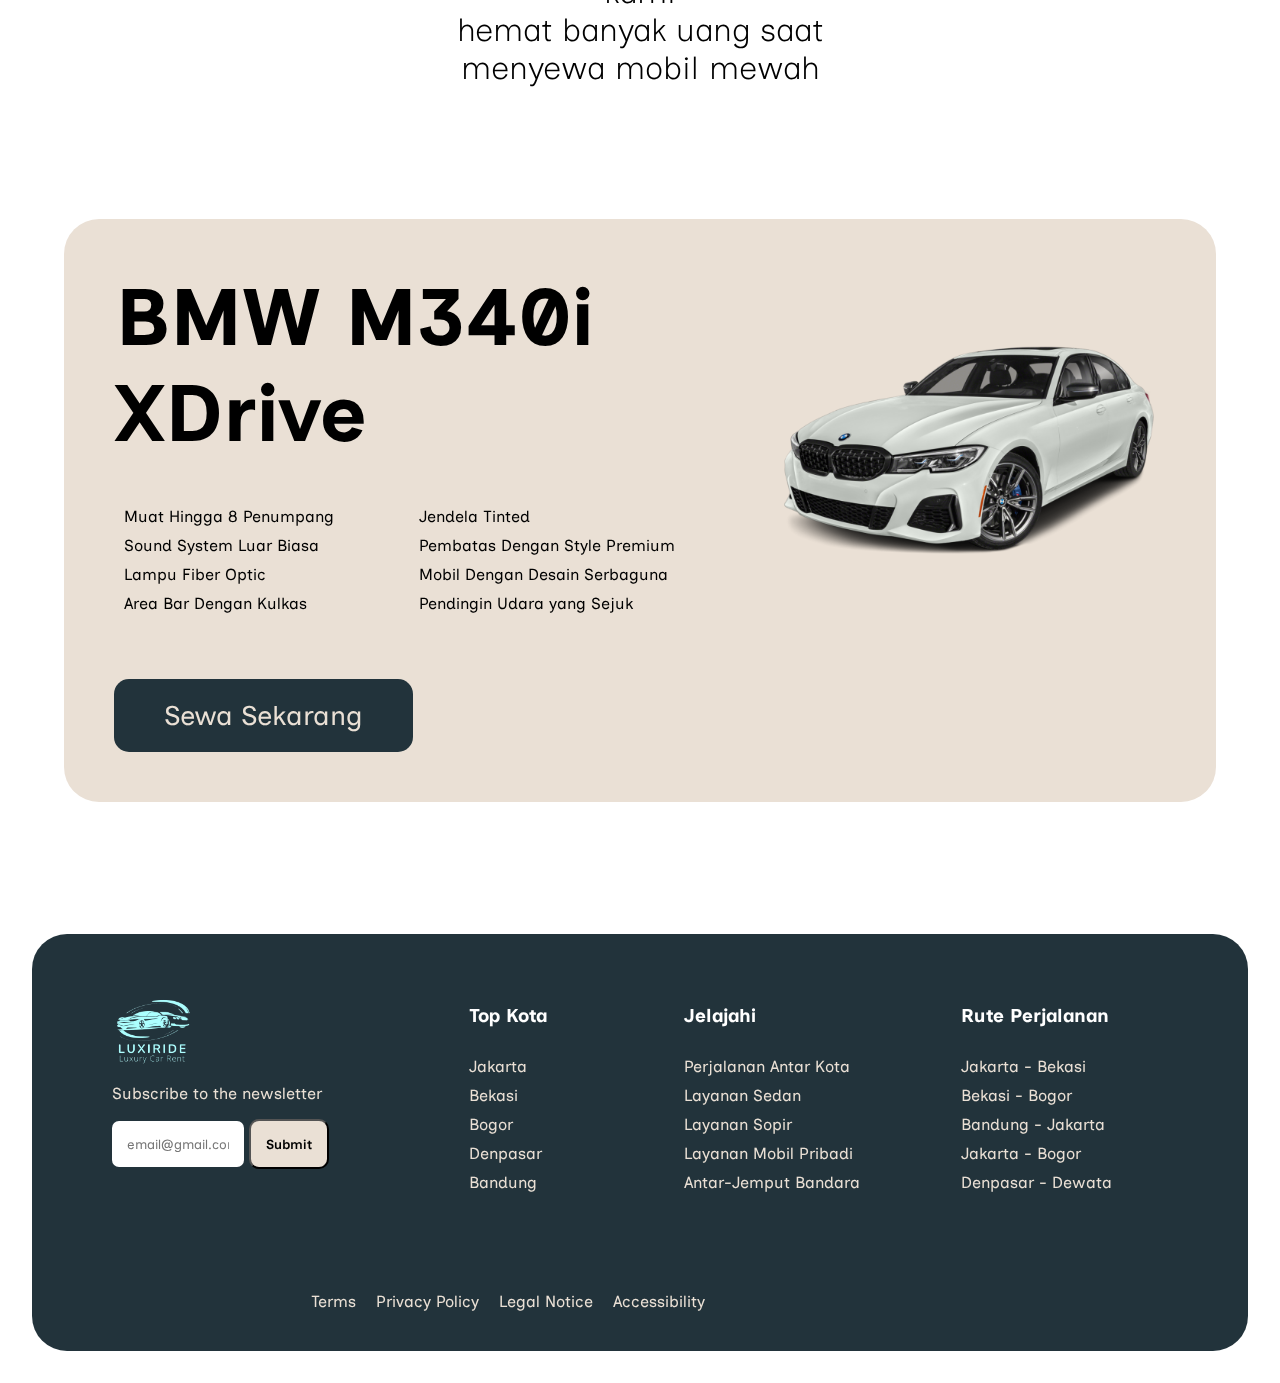
==== commit 28aac267: "final updates" ====
--- a/index.html
+++ b/index.html
@@ -22,6 +22,9 @@
         referrerpolicy="no-referrer" />
     </head>
     <body>
+
+        <!-- header section -->
+
         <header class="navbar-container">
             <div class="logo">
                 <img src="/Gambar/logo.png" alt="logo" />
@@ -36,6 +39,11 @@
             <div></div>
             </nav>
         </header>
+
+        <!-- header section -->
+
+        <!-- main section -->
+
         <main>
             <section id="home" class="hero-container">
                 <div class="hero">
@@ -43,25 +51,49 @@
                     <div class="hero-desc">
                         <h1>Sewa Mobil Mewah</h1>
                         <p>Kami Menyediakan Penyewaan Mobil Mewah & Pelayanan Secara Profesional<br>"Perjalanan Nyaman, Kenangan Tak Terlupakan"</p>
-                        <button>Pesan</button>
+                        <button id="openFormOrder">Pesan</button>
                     </div>
                 </div>
             </section>
-            <!-- <aside class="card-order-container">
-                <div class="order-base">
-                    <div class="ob-1">
-                        <div class="element-block"></div>
-                    </div>
-                    <div class="ob-2">
-
-                        <input type="submit" value="Pesan Sekarang">
-                    </div>
-                </div>
-            </aside> -->
+
+            <!-- popup aside -->
+
+            <aside class="popup-form" id="orderForm">
+                <div class="card-order-container">
+                    <button id="closeFormOrder" class="close-btn" >Tutup</button>
+                    <div class="card-order-inner">
+                        <div class="ob-1">
+                            <ul>
+                                <li>Jarak</li>
+                                <li>Estimasi</li>
+                                <li>Tarif</li>
+                            </ul>
+                        </div>
+                        <div class="ob-2">
+                            <form class="order-form">
+                                <input type="text" name="pickupPoint" placeholder="Alamat Jemput">
+                                <input type="text" name="dropoffPoint" placeholder="Alamat Destinasi">
+                                <select name="way" id="way">
+                                    <option value="one-way">Satu Kali Jalan</option>
+                                    <option value="shuttle">Dua Kali Jalan</option>
+                                </select>
+                                <div class="time-of-pickup">
+                                    <label for="timepickup">Waktu Jemput</label>
+                                    <input type="time" id="timepickup" name="timepickup" min="04:00" max="24:00" required />
+                                </div>
+                                <input type="submit" value="Pesan Sekarang">
+                            </form>
+                        </div>
+                    </div>
+                </div>
+            </aside>
+
+            <!-- popup aside -->
+
             <section id="services" class="services-container">
                 <div class="section-title">
                     <h1>Layanan</h1>
-                    <p>Kami mengundang anda untuk mencoba layanan kami dan <br>kami secara pribadi menjamin bahwa Anda akan sangat puas</p>
+                    <p>Kami mengundang anda untuk mencoba layanan kami dan kami secara pribadi menjamin bahwa Anda akan sangat puas</p>
                 </div>
                 <div class="article-container">
                     <article class="services-card">
@@ -99,10 +131,10 @@
                 </div>
             </section>
 
-            <section id="vehicles" class="fleet-containet">
+            <section id="vehicles" class="fleet-container">
                 <div class="section-title">
                     <h1>Armada Kami</h1>
-                    <p>Kami menawarkan armada kendaraan yang luas <br>termasuk sedan, limusin, dan crossover</p>
+                    <p>Kami menawarkan armada kendaraan yang luas termasuk sedan, limusin, dan crossover</p>
                 </div>
                 <div class="category-vehicles">
                     <div class="category-list">
@@ -119,63 +151,64 @@
                     </div>
                 </div>
                 <div class="vehicles-card-container">
-                    <article class="vehicles-card">
-                        <div class="image-vehicles-container">
-                            <img src="/Gambar/fleet/Gambar-1.jpg" alt="">
-                        </div>
-                        <h3>Mersedes Benz S Class</h3>
-                        <div class="vehicles-info">
-                            <a href="#"><i class="fa-solid fa-user-group"></i><span>4</span></a>
-                            <a href="#"><i class="fa-solid fa-briefcase"></i><span>5</span></a>
-                        </div>
-                    </article>
-                    <article class="vehicles-card">
-                        <div class="image-vehicles-container">
-                            <img src="/Gambar/fleet/Gambar-2.jpg" alt="">
-                        </div>
-                        <h3>BMW Sedan</h3>
-                        <div class="vehicles-info">
-                            <a href="#"><i class="fa-solid fa-user-group"></i><span>2</span></a>
-                            <a href="#"><i class="fa-solid fa-briefcase"></i><span>7</span></a>
-                        </div>
-                    </article>
-                    <article class="vehicles-card">
-                        <div class="image-vehicles-container">
-                            <img src="/Gambar/fleet/Gambar-3.jpg" alt="">
-                        </div>
-                        <h3>Range Rover Suv</h3>
-                        <div class="vehicles-info">
-                            <a href="#"><i class="fa-solid fa-user-group"></i><span>4</span></a>
-                            <a href="#"><i class="fa-solid fa-briefcase"></i><span>10</span></a>
-                        </div>
-                    </article>
-                    <article class="vehicles-card">
-                        <div class="image-vehicles-container">
-                            <img src="/Gambar/fleet/Gambar-4.jpg" alt="">
-                        </div>
-                        <h3>Audi A-series</h3>
-                        <div class="vehicles-info">
-                            <a href="#"><i class="fa-solid fa-user-group"></i><span>2</span></a>
-                            <a href="#"><i class="fa-solid fa-briefcase"></i><span>5</span></a>
-                        </div>
-                    </article>
-                    <article class="vehicles-card">
-                        <div class="image-vehicles-container">
-                            <img src="/Gambar/fleet/Gambar-5.jpg" alt="">
-                        </div>
-                        <h3>Rolls Royce Phantom</h3>
-                        <div class="vehicles-info">
-                            <a href="#"><i class="fa-solid fa-user-group"></i><span>4</span></a>
-                            <a href="#"><i class="fa-solid fa-briefcase"></i><span>2</span></a>
-                        </div>
-                    </article>
-                </div>
-            </section>
+                    <div class="slider-container">
+                        <article class="vehicles-card">
+                            <div class="image-vehicles-container">
+                                <img src="/Gambar/fleet/Gambar-1.jpg" alt="">
+                            </div>
+                            <h3>Mersedes Benz S Class</h3>
+                            <div class="vehicles-info">
+                                <a href="#"><i class="fa-solid fa-user-group"></i><span>4</span></a>
+                                <a href="#"><i class="fa-solid fa-briefcase"></i><span>5</span></a>
+                            </div>
+                        </article>
+                        <article class="vehicles-card">
+                            <div class="image-vehicles-container">
+                                <img src="/Gambar/fleet/Gambar-2.jpg" alt="">
+                            </div>
+                            <h3>BMW Sedan</h3>
+                            <div class="vehicles-info">
+                                <a href="#"><i class="fa-solid fa-user-group"></i><span>2</span></a>
+                                <a href="#"><i class="fa-solid fa-briefcase"></i><span>7</span></a>
+                            </div>
+                        </article>
+                        <article class="vehicles-card">
+                            <div class="image-vehicles-container">
+                                <img src="/Gambar/fleet/Gambar-3.jpg" alt="">
+                            </div>
+                            <h3>Range Rover Suv</h3>
+                            <div class="vehicles-info">
+                                <a href="#"><i class="fa-solid fa-user-group"></i><span>4</span></a>
+                                <a href="#"><i class="fa-solid fa-briefcase"></i><span>10</span></a>
+                            </div>
+                        </article>
+                        <article class="vehicles-card">
+                            <div class="image-vehicles-container">
+                                <img src="/Gambar/fleet/Gambar-4.jpg" alt="">
+                            </div>
+                            <h3>Audi A-series</h3>
+                            <div class="vehicles-info">
+                                <a href="#"><i class="fa-solid fa-user-group"></i><span>2</span></a>
+                                <a href="#"><i class="fa-solid fa-briefcase"></i><span>5</span></a>
+                            </div>
+                        </article>
+                        <article class="vehicles-card">
+                            <div class="image-vehicles-container">
+                                <img src="/Gambar/fleet/Gambar-5.jpg" alt="">
+                            </div>
+                            <h3>Rolls Royce Phantom</h3>
+                            <div class="vehicles-info">
+                                <a href="#"><i class="fa-solid fa-user-group"></i><span>4</span></a>
+                                <a href="#"><i class="fa-solid fa-briefcase"></i><span>2</span></a>
+                            </div>
+                        </article>
+                    </div>
+                </div>
 
             <section class="privilege-container">
                 <div class="section-title">
                     <h1>Mengapa Memilih Kami?</h1>
-                    <p>di luxiride kami bangga memberikan layanan ekstensif untuk memenuhi <br>semua kebutuhan Anda dengan layanan pelanggan kelas satu</p>
+                    <p>di luxiride kami bangga memberikan layanan ekstensif untuk memenuhi semua kebutuhan Anda dengan layanan pelanggan kelas satu</p>
                 </div>
                 <div class="privilege-list">
                     <article class="privilege-card">
@@ -248,6 +281,11 @@
             </section>
             
         </main>
+
+        <!-- main section -->
+
+        <!-- footer section -->
+
         <footer>
             <div id="contact" class="footer card">
                 <div class="footer upper">
@@ -322,6 +360,9 @@
                 </div>
             </div>
         </footer>
+
+        <!-- footer section -->
+
         <script src="script.js"></script>
     </body>
 </html>
--- a/style.css
+++ b/style.css
@@ -32,6 +32,7 @@
     width: 100vw;
     margin: 0;
     padding: 0;
+    overflow-x: hidden;
 }
 
 /* start of navbar */
@@ -68,7 +69,12 @@
     font-size: 1.05rem;
     font-weight: bold;
     padding: 0.5rem 1.5rem;
+    border-radius: 7px;
     transition: all 0.3s;
+}
+
+.nav-list ul li a:hover {
+    background-color: var(--accent-color2-hover);
 }
 
 /* end of navbar */
@@ -84,7 +90,6 @@
 /* hero */
 
 .hero-container {
-    /* position: relative; */
     display: flex;
     justify-content: center;
     align-items: center;
@@ -95,7 +100,6 @@
 }
 
 .hero {
-    /* position: absolute; */
     display: flex;
     justify-content: center;
     align-items: center;
@@ -105,13 +109,11 @@
 }
 
 .hero img {
-    /* position: absolute; */
     width: 100%;
     height: 100%;
     max-width: 100%;
     border-radius: 35px;
     object-fit: cover;
-    /* z-index: -2; */
 }
 
 .hero-desc {
@@ -136,7 +138,7 @@
 .hero-desc p {
     color: var(--white-color);
     text-align: center;
-    font-size: 1.3rem;
+    font-size: 2rem;
     margin: 0;
     padding: 0
 }
@@ -164,8 +166,153 @@
 
 /* aside */
 
+.popup-form {
+    background-color: rgba(0, 0, 0, 0.5);
+    position: fixed;
+    opacity: 0;
+    top: 0;
+    left: 0;
+    right: 0;
+    bottom: 0;
+    transition: all .3s;
+    z-index: -1;
+
+    display: flex;
+    justify-content: center;
+    align-items: center;
+}
+
+.popup-form.open {
+    opacity: 1;
+    z-index: 100;
+}
+
 .card-order-container {
-    position: absolute;
+    display: flex;
+    justify-content: center;
+    align-items: center;
+    gap: 10px;
+    flex-direction: column;
+    width: 30vw;
+    height: 60vh;
+    border-radius: 30px;
+    padding: 20px;
+    background-color: var(--accent-color2);
+}
+
+.card-order-inner {
+    width: 100%;
+    height: 100%;
+    border-radius: 20px;
+    background-color: var(--white-color);
+}
+
+.ob-1 {
+    display: flex;
+    justify-content: center;
+    align-items: center;
+}
+
+.ob-1 ul {
+    display: flex;
+    justify-content: space-around;
+    align-items: center;
+    flex-direction: row;
+    padding: 0;
+    list-style-type: none;
+    width: 100%;
+}
+
+.ob-1 ul li {
+    padding: 15px 25px;
+    font-size: 1.8rem;
+    border-radius: 10px;
+    transition: all .3s;
+}
+
+.ob-1 ul li:hover {
+    background-color: var(--accent-color2);
+    cursor: pointer;
+}
+
+.order-form {
+    display: flex;
+    justify-content: center;
+    align-items: center;
+    flex-direction: column;
+    margin: 0 35px;
+    height: 100%;
+}
+
+.order-form input[type="text"] {
+    width: 100%;
+    margin: 10px 0;
+    padding: 15px;
+    font-size: 1.5rem;
+    border-radius: 10px;
+}
+
+.order-form select {
+    width: 100%;
+    margin: 10px 0;
+    padding: 15px;
+    font-size: 1.5rem;
+    border-radius: 10px;
+}
+
+.order-form input[type="submit"] {
+    background-color: var(--accent-color);
+    border-radius: 15px;
+    font-size: 1.8rem;
+    padding: 15px 30px;
+    transition: all .3s;
+    color: var(--accent-color2);
+    margin-top: 15px;
+}
+
+.order-form input[type="submit"]:hover {
+    background-color: var(--accent-color-hover);
+    cursor: pointer;
+}
+
+.order-form input[type="submit"]:active {
+    transform: scale(.95);
+}
+
+.time-of-pickup {
+    width: 100%;
+    display: flex;
+    flex-direction: row;
+    align-items: center;
+    justify-content: space-between;
+}
+
+.time-of-pickup label {
+    font-size: 1.5rem;
+}
+
+.time-of-pickup input {
+    width: 60%;
+    margin: 10px 0;
+    padding: 15px;
+    font-size: 2rem;
+    border-radius: 10px;
+}
+
+.close-btn {
+    background-color: var(--accent-color);
+    font-size: 1.5rem;
+    padding: 10px 20px;
+    transition: all .3s;
+}
+
+.close-btn:hover {
+    background-color: var(--accent-color-hover);
+    cursor: pointer;
+}
+
+.close-btn:active {
+    transform: scale(.95);
 }
 
 /* aside */
@@ -185,6 +332,7 @@
     justify-content: center;
     align-items: center;
     flex-direction: row;
+    width: 80%;
     gap: 0 100px;
 }
 
@@ -193,11 +341,13 @@
     font-size: 5rem;
     font-weight: 700;
     margin: 100px 0;
+    width: 40%;
 }
 
 .section-title p {
-    font-size: 1.3rem;
+    font-size: 2rem;
     font-weight: 200;
+    width: 60%;
 }
 
 .article-container {
@@ -221,7 +371,6 @@
 
 .services-card img {
     width: 50%;
-    /* height: 100%; */
     border-radius: 17px;
     object-fit: cover;
 }
@@ -264,6 +413,22 @@
 
 /* Fleet Vehicles */
 
+.fleet-container {
+    display: flex;
+    flex-direction: column;
+    justify-content: center;
+    align-items: center;
+    width: 100%;
+}
+
+.fleet-container .section-title h1 {
+    width: 50%;
+}
+
+.fleet-container .section-title p {
+    width: 50%;
+}
+
 .category-vehicles {
     display: flex;
     flex-direction: row;
@@ -318,11 +483,21 @@
 }
 
 .prev {
+    background-color: var(--accent-color2);
+    transition: all .3s;
+}
+
+.prev:hover {
     background-color: #e3e3e3;
 }
 
 .next {
     background-color: var(--accent-color2);
+    transition: all .3s;
+}
+
+.next:hover {
+    background-color: #e3e3e3;
 }
 
 .btn:hover {
@@ -330,22 +505,38 @@
 }
 
 .vehicles-card-container {
-    display: flex;
-    justify-content: center;
-    align-items: center;
+    position: relative;
+    left: 45%;
+    transform: translateX(-50%);
+    width: 90vw;
+    height: 500px;
+    margin: 40px 0;
+    overflow: hidden;
+}
+
+.slider-container {
+    position: absolute;
+    top: 0;
+    left: 0;
+    display: flex;
     flex-direction: row;
-    width: 100%;
-    margin: 20px 0;
-    gap: 0 30px;
-    overflow: hidden;
+    align-items: center;
+    flex-wrap: wrap;
+    width: 100%;
+    height: 100%;
+    gap: 0 40px;
+    transition: transform 0.5s ease-in-out;
+    will-change: transform;
 }
 
 .vehicles-card {
-    /* background-color: var(--accent-color2); */
     width: 400px;
-    height: 450px;
+    height: 90%;
     border-radius: 20px;
     margin: 20px 0;
+    display: flex;
+    flex-direction: column;
+    overflow: hidden;
 }
 
 .image-vehicles-container {
@@ -396,21 +587,34 @@
     font-weight: 600;
     margin-left: 10px;
 }
+
 /* Fleet Vehicles */
 
 /* privilege */
 
 .privilege-container {
-    width: 100%;
+    display: flex;
+    justify-content: center;
+    align-items: center;
+    flex-direction: column;
+    width: 100%;
+}
+
+.privilege-container .section-title h1 {
+    width: 45%;
+}
+
+.privilege-container .section-title p {
+    width: 55%;
 }
 
 .privilege-list {
     display: flex;
     justify-content: space-between;
-    align-items: center;
     flex-direction: row;
     width: 100%;
     padding: 0 4rem;
+    flex-wrap: wrap;
 }
 
 .privilege-card {
@@ -419,7 +623,7 @@
     align-items: center;
     flex-direction: column;
     width: 300px;
-    /* height: 280px; */
+    height: 100%;
 }
 
 .privilege-icon {
@@ -455,6 +659,13 @@
 /* privilege */
 
 /* promo */
+
+.promo-container {
+    display: flex;
+    justify-content: center;
+    align-items: center;
+    flex-direction: column;
+}
 
 .promo {
     flex-direction: column;
@@ -524,7 +735,6 @@
 
 .promo-desc ul li {
     margin: 10px 0;
-
 }
 
 .promo-desc ul li span {
@@ -549,7 +759,6 @@
 /* footer */
 
 footer {
-    /* position: absolute; */
     display: flex;
     justify-content: center;
     align-items: center;
@@ -639,7 +848,7 @@
     color: var(--white-color);
 }
 
-.cities-list ul{
+.cities-list ul {
     display: flex;
     justify-content: center;
     align-items: flex-start;
@@ -651,9 +860,14 @@
     gap: 10px;
 }
 
-.cities-list ul li a{
+.cities-list ul li a {
     text-decoration: none;
     color: var(--accent-color2);
+    transition: all .3s;
+}
+
+.cities-list ul li a:hover {
+    color: var(--accent-color2-hover);
 }
 
 .explore-list {
@@ -681,6 +895,11 @@
 .explore-list ul li a {
     text-decoration: none;
     color: var(--accent-color2);
+    transition: all .3s;
+}
+
+.explore-list ul li a:hover {
+    color: var(--accent-color2-hover);
 }
 
 .routes-list {
@@ -708,6 +927,11 @@
 .routes-list ul li a {
     text-decoration: none;
     color: var(--accent-color2);
+    transition: all .3s;
+}
+
+.routes-list ul li a:hover {
+    color: var(--accent-color2-hover);
 }
 
 .lower {
@@ -734,6 +958,11 @@
 .policy ul li a {
     text-decoration: none;
     color: var(--accent-color2);
+    transition: all .3s;
+}
+
+.policy ul li a:hover {
+    color: var(--accent-color2-hover);
 }
 
 .social-media {
@@ -755,4 +984,847 @@
     color: var(--accent-color2);
     font-size: 1.5em;
 }
-/* footer */+
+.social-media ul li i:hover {
+    cursor: pointer;
+    counter-reset: var(--accent-color2-hover);
+}
+/* footer */
+
+/* responsivness */
+
+/* Extra Small Devices, Phones */ 
+@media only screen and (max-width : 480px) {
+
+    .navbar-container {
+        width: 100vw;
+    }
+
+    .logo img{
+        width: 40px;
+    }
+
+    .nav-list ul li a {
+        font-size: .9rem;
+        padding: 0.5rem .5rem;
+        font-weight: 600;
+    }
+
+    main {
+        padding: 70px 0;
+    }
+
+    /* hero */
+
+    .hero-container {
+        padding-inline: 1rem;
+        height: 70vw;
+    }
+
+    .hero img {
+        border-radius: 20px;
+    }
+
+    .hero-desc {
+        top: 90px;
+        width: 85%;
+        gap: 7px 0;
+    }
+
+    .hero-desc h1 {
+        font-size: 2rem;
+    }
+
+    .hero-desc p {
+        font-size: .6rem;
+    }
+
+    button {
+        padding: 10px 30px;
+        font-size: .7rem;
+        border-radius: .4rem;
+    }
+
+    /* hero */
+
+    /* aside */
+
+    .card-order-container {
+        width: 65vw;
+        height: 60vh;
+        border-radius: 17px;
+    }
+
+    .ob-1 ul li {
+        font-size: .9rem;
+        padding: 10px 18px;
+    }
+
+    .order-form {
+        margin: 0 15px;
+    }
+
+    .order-form input[type="text"] {
+        font-size: .9rem;
+        padding: 7px;
+        border-radius: 8px;
+        margin: 5px 0;
+    }
+
+    .order-form input[type="submit"] {
+        font-size: .9rem;
+        padding: 8px 12px;
+        border-radius: 8px;
+    }
+
+    .order-form select {
+        font-size: .9rem;
+        padding: 7px;
+        border-radius: 8px;
+        margin: 5px 0;
+    }
+
+    .time-of-pickup label {
+        font-size: .9rem;
+    }
+
+    .time-of-pickup input {
+        width: 50%;
+        font-size: .9rem;
+        padding: 7px;
+        border-radius: 8px;
+    }
+
+    .close-btn {
+        font-size: .9rem;
+        padding: 8px 12px;
+        border-radius: 8px;
+    }
+
+    /* aside */
+
+    /* services */
+
+    .section-title {
+        display: flex;
+        flex-direction: column;
+        margin: 60px 0;
+        gap: 20px 0;
+        width: 90%;
+    }
+
+    .section-title h1 {
+        width: 100%;
+        font-size: 2rem;
+        margin: 0;
+    }
+
+    .section-title p {
+        width: 100%;
+        text-align: center;
+        font-size: .8rem;
+        margin: 0;
+    }
+
+    .services-card {
+        width: 80vw;
+        border-radius: 10px;
+        padding: 20px;
+    }
+
+    .services-card img {
+        border-radius: 8px;
+    }
+
+    .services-desc h2 {
+        font-size: 1rem;
+    }
+
+    .services-desc p {
+        font-size: .6rem;
+        margin: 7px 0;
+    }
+
+    .services-desc button{
+        padding: 7px 18px;
+        font-size: .6rem;
+    }
+
+    /* services */
+
+    /* fkeet */
+
+    .fleet-container .section-title h1 {
+        width: 100%;
+        margin: 0;
+    }
+
+    .fleet-container .section-title p {
+        width: 100%;
+        margin: 0;
+    }
+
+    .category-vehicles {
+        flex-direction: column;
+        gap: 20px 0;
+    }
+
+    .category-list ul li {
+        padding: 5px 10px;
+    }
+
+    .category-list ul li a {
+        font-size: .8rem;
+    }
+
+    .prev-next-button {
+        position: static;
+    }
+
+    .btn {
+        padding: 7px 11px;
+    }
+
+    .vehicles-card {
+        width: 90vw;
+    }
+
+    .image-vehicles-container {
+        width: 100%;
+        height: 270px;
+    }
+
+    .vehicles-card img {
+        width: 100%;
+        height: 100%;
+    }
+
+    .vehicles-card h3 {
+        font-size: 1rem;
+    }
+
+    .vehicles-card-container {
+        height: 430px;
+        margin: 20px 0;
+    }
+
+    .vehicles-info a {
+        width: 60px;
+        height: 40px;
+    }
+
+    .vehicles-info a i {
+        font-size: .9rem;
+    }
+
+    .vehicles-info a span {
+        font-size: 1rem;
+    }
+
+    /* fkeet */
+
+    /* privileges  */
+
+    .privilege-container .section-title h1 {
+        width: 100%;
+        margin: 0;
+    }
+
+    .privilege-container .section-title p {
+        width: 100%;
+        margin: 0;
+    }
+
+    .privilege-list {
+        justify-content: center;
+        padding: 0;
+        gap: 4rem 0;
+    }
+
+    .privilege-icon {
+        width: 250px;
+        height: 250px;
+    }
+
+    .privilege-icon img {
+        width: 120px;
+        height: 120px;
+    }
+
+    .privilege-desc h3 {
+        font-size: 1.3rem;
+    }
+
+    .privilege-desc p {
+        font-size: .9rem;
+    }
+
+    /* privileges  */
+
+    /* promo */
+
+    .promo-card {
+        flex-direction: column-reverse;
+        padding: 20px;
+        margin: 4rem 2rem 0 2rem;
+        border-radius: 15px;
+        gap: 10px;
+    }
+
+    .promo-desc {
+        margin: 7px 0;
+        gap: 15px;
+    }
+
+    .promo-info h3 {
+        font-size: 2rem;
+        margin: 0 0 10px 0;
+    }
+
+    .promo-info button {
+        margin-top: 10px;
+    }
+
+    .promo-desc ul {
+        margin: 10px 0;
+    }
+
+    .promo-desc ul li {
+        display: flex;
+        flex-direction: row;
+        font-size: .8rem;
+        margin: 10px 0;
+    }
+
+    .promo-info button {
+        font-size: 1rem;
+        border-radius: 7px;
+    }
+
+    .promo-img {
+        width: 100%;
+        height: 130px;
+    }
+
+    /* promo */
+
+    /* footer */
+
+    .card {
+        width: 95vw;
+        border-radius: 15px;
+        padding: 20px 20px;
+        gap: 50px;
+    }
+
+    .upper {
+        flex-direction: column;
+        justify-content: center;
+        align-items: flex-start;
+    }
+
+    .subscribe-email {
+        justify-content: center;
+        align-items: flex-start;
+    }
+
+    .subscribe-form input[type='text'] {
+        padding: 7px;
+        width: 70%;
+        border-radius: 5px;
+    }
+
+    .subscribe-form input[type='submit'] {
+        padding: 7px;
+        border-radius: 5px;
+    }
+
+    .subscribe-email, .cities-list, .explore-list, .routes-list {
+        display: flex;
+        width: 100%;
+    }
+
+    .subscribe-desc, .cities-desc, .explore-desc, .routes-desc {
+        width: 60%;
+    }
+
+    .lower {
+        flex-direction: column-reverse;
+        gap: 30px;
+    }
+
+    .policy ul {
+        width: 100%;
+        gap: 10px;
+    }
+
+    .policy ul li a {
+        font-size: .9rem;
+    }
+
+    .social-media ul li i {
+        font-size: 2rem;
+    }
+
+    /* footer */
+}
+
+/* Small Devices, Tablets */
+@media only screen and (max-width : 768px) and (min-width: 481px) {
+
+    .navbar-container {
+        width: 100vw;
+    }
+
+    .nav-list ul li a {
+        font-size: 1.3rem;
+    }
+
+    /* hero */
+
+    .hero-container {
+        height: 70vw;
+    }
+
+    .hero-desc {
+        width: 90%;
+    }
+
+    .hero-desc h1 {
+        font-size: 2.5rem;
+    }
+
+    .hero-desc p {
+        font-size: 1rem;
+    }
+
+    button {
+        padding: 15px 37px;
+        font-size: 1rem;
+    }
+
+    /* hero */
+
+    /* aside */
+
+    .card-order-container {
+        width: 60vw;
+        height: 61vh;
+    }
+
+    .time-of-pickup input {
+        width: 50%;
+        font-size: 1.5rem;
+    }
+
+    .ob-1 ul li {
+        padding: 13px 20px;
+        font-size: 1.5rem;
+    }
+
+    /* aside */
+
+    /* services */
+
+    .section-title {
+        display: flex;
+        flex-direction: column;
+        margin: 80px 0;
+        gap: 40px 0;
+    }
+
+    .section-title h1 {
+        width: 100%;
+        font-size: 2.5rem;
+        margin: 0;
+    }
+
+    .section-title p {
+        width: 100%;
+        text-align: center;
+        font-size: 1.3rem;
+        margin: 0;
+    }
+
+    .services-card {
+        width: 80vw;
+    }
+
+    .services-desc h2 {
+        font-size: 1.3rem;
+    }
+
+    .services-desc p {
+        font-size: 1rem;
+        margin: 15px 0;
+    }
+
+    .services-desc button{
+        padding: 10px 25px;
+        font-size: .7rem;
+    }
+
+    /* services */
+
+    /* fleet */
+
+    .fleet-container .section-title h1 {
+        width: 100%;
+    }
+
+    .fleet-container .section-title p {
+        width: 100%;
+    }
+
+    .category-list ul {
+        gap: .3rem;
+    }
+
+    .category-list ul li {
+        padding: 10px 10px;
+    }
+
+    .btn {
+        padding: 10px 15px;
+    }
+
+    .vehicles-card {
+        width: 42vw;
+    }
+
+    .image-vehicles-container {
+        width: 100%;
+        height: 200px;
+    }
+
+    .vehicles-card img {
+        width: 100%;
+        height: 100%;
+    }
+
+    .vehicles-card h3 {
+        font-size: 1.4rem;
+    }
+
+    .vehicles-card-container {
+        height: 350px;
+    }
+
+    /* fleet */
+
+    /* privileges */
+
+    .privilege-container .section-title h1 {
+        width: 100%;
+    }
+
+    .privilege-container .section-title p {
+        width: 100%;
+    }
+
+    .privilege-list {
+        justify-content: space-between;
+        gap: 40px 0;
+    }
+
+    /* privileges */
+
+    /* promo */
+
+    .promo {
+        margin-bottom: 100px;
+    }
+
+    .promo-card {
+        gap: 90px;
+        padding: 30px;
+        flex-wrap: wrap-reverse;
+        justify-content: center;
+    }
+
+    .promo-info h3 {
+        font-size: 3rem;
+    }
+
+    .promo-desc {
+        align-items: flex-start;
+        gap: 20px;
+        margin: 0;
+    }
+
+    .promo-desc ul li {
+        display: flex;
+        flex-direction: row;
+        font-size: 1rem;
+        margin: 20px 0;
+    }
+
+    .promo-img {
+        width: 50%;
+        height: 100px;
+    }
+    
+    .promo-img img {
+        position: relative;
+        width: 150%;
+        top: -10px;
+    }
+
+    /* promo */
+
+    /* footer */
+
+    .upper {
+        flex-wrap: wrap;
+    }
+
+    .subscribe-form input[type='text'] {
+        padding: 7px;
+        width: 65%;
+        border-radius: 4px;
+    }
+
+    .subscribe-form input[type='submit'] {
+        padding: 7px;
+        font-size: 12px;
+        border-radius: 6px;
+    }
+
+    .subscribe-email, .cities-list, .explore-list, .routes-list {
+        display: flex;
+        flex: 0 0 auto;
+        width: 50%;
+        justify-content: center;
+    }
+
+    .subscribe-desc, .cities-desc, .explore-desc, .routes-desc {
+        width: 80%;
+    }
+
+    .card {
+        gap: 50px;
+    }
+
+    .lower {
+        flex-direction: column-reverse;
+        gap: 30px;
+    }
+
+    .social-media ul li i {
+        font-size: 2em;
+    }
+
+    /* footer */
+}
+
+/* Medium Devices, Desktops */
+@media only screen and (max-width : 1240px) and (min-width: 768px) {
+
+    .slider-container {
+        width: 150%;
+    }
+
+    /* section title */
+
+    .section-title {
+        gap: 0 50px;
+    }
+
+    .section-title h1 {
+        font-size: 4rem;
+    }
+
+    .section-title p {
+        font-size: 1.5rem;
+    }
+
+    /* section title */
+
+    /* hero  */
+
+    .hero-desc h1 {
+        font-size: 6rem;
+    }
+
+    .hero-desc p {
+        font-size: 1rem;
+    }
+
+    button {
+        font-size: 1.3rem;
+    }
+    /* hero  */
+
+    /* aside */
+
+    .card-order-container {
+        height: 62vh;
+        border-radius: 20px;
+    }
+
+    .card-order-inner {
+        border-radius: 17px;
+    }
+
+    .ob-1 ul li {
+        padding: 10px 20px;
+        font-size: 1.2rem;
+    }
+
+    .order-form {
+        margin: 0 20px;
+    }
+
+    .order-form input[type="text"] {
+        font-size: 1.2rem;
+        padding: 10px;
+        margin: 5px 0;
+    }
+
+    .order-form select {
+        font-size: 1.2rem;
+        padding: 10px;
+    }
+
+    .time-of-pickup label {
+        font-size: 1.2rem;
+        text-align: center;
+    }
+
+    .time-of-pickup input {
+        width: 50%;
+        font-size: 1.2rem;
+        padding: 10px;
+        margin: 5px 0;
+    }
+
+    .order-form input[type="submit"] {
+        font-size: 1.2rem;
+        padding: 10px 25px;
+        border-radius: 13px;
+        margin-top: 10px;
+    }
+
+    .close-btn {
+        font-size: 1.2rem;
+        padding: 10px 25px;
+    }
+
+    /* aside */
+
+    /* services */
+
+    .services-desc h2 {
+        font-size: 1.3rem;
+    }
+
+    .services-desc p {
+        font-size: .8rem;
+        margin: 10px 0;
+    }
+
+    .services-desc button{
+        padding: 10px 25px;
+        font-size: .7rem;
+    }
+
+    /* services */
+
+    /* fleet */
+
+    .vehicles-card-container {
+        height: 445px;
+    }
+
+    .vehicles-card {
+        width: 20.2%;
+    }
+
+    .image-vehicles-container {
+        width: 100%;
+        height: 240px;
+    }
+
+    .vehicles-card img {
+        width: 100%;
+        height: 100%;
+    }
+
+    /* fleet */
+
+    /* privileges */
+
+    .privilege-list {
+        padding: 0 1rem;
+    }
+
+    .privilege-icon {
+        width: 200px;
+        height: 200px;
+    }
+
+    .privilege-icon img {
+        width: 100px;
+        height: 100px;
+    }
+
+    .privilege-desc h3 {
+        text-align: center;
+        font-size: 1.3rem;
+        font-weight: 600;
+    }
+    
+    .privilege-desc p {
+        text-align: center;
+        font-size: .9rem;
+    }
+
+    /* privileges */
+
+    /* promo */
+
+    .promo {
+        width: 100%;
+        margin-bottom: 150px;
+    }
+
+    .promo h1 {
+        width: 100%;
+    }
+
+    .promo-card {
+        flex-wrap: wrap-reverse;
+        margin: 0 8rem;
+    }
+
+    .promo-img {
+        width: 50%;
+        height: 200px;
+    }
+    
+    .promo-img img {
+        position: relative;
+        left: 50%;
+        width: 180%;
+        top: -60px;
+    }
+
+    /* promo */
+
+    /* footer */
+
+    .subscribe-form input[type='text'] {
+        padding: 12px;
+        width: 65%;
+        border-radius: 6px;
+    }
+
+    .subscribe-form input[type='submit'] {
+        padding: 12px;
+        border-radius: 8px;
+    }
+
+    /* footer */
+}
+
+/* responsivness */